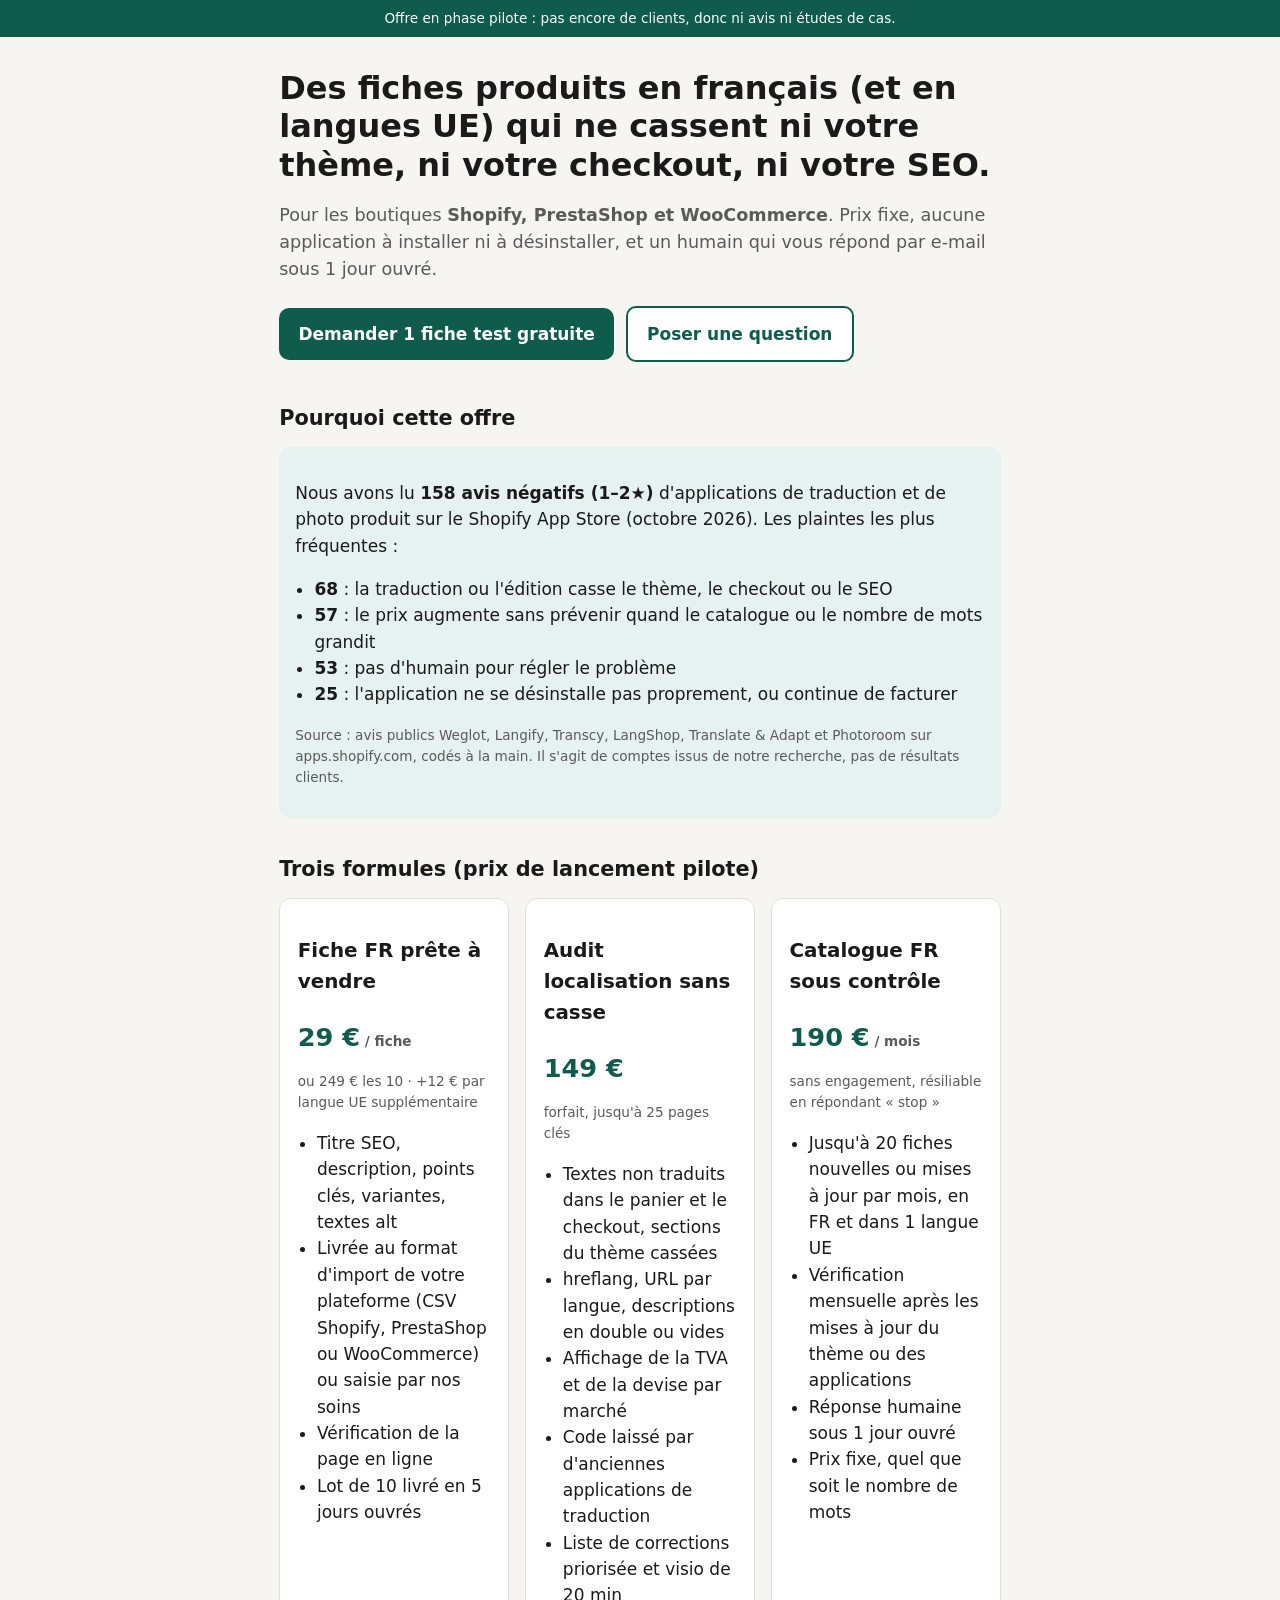
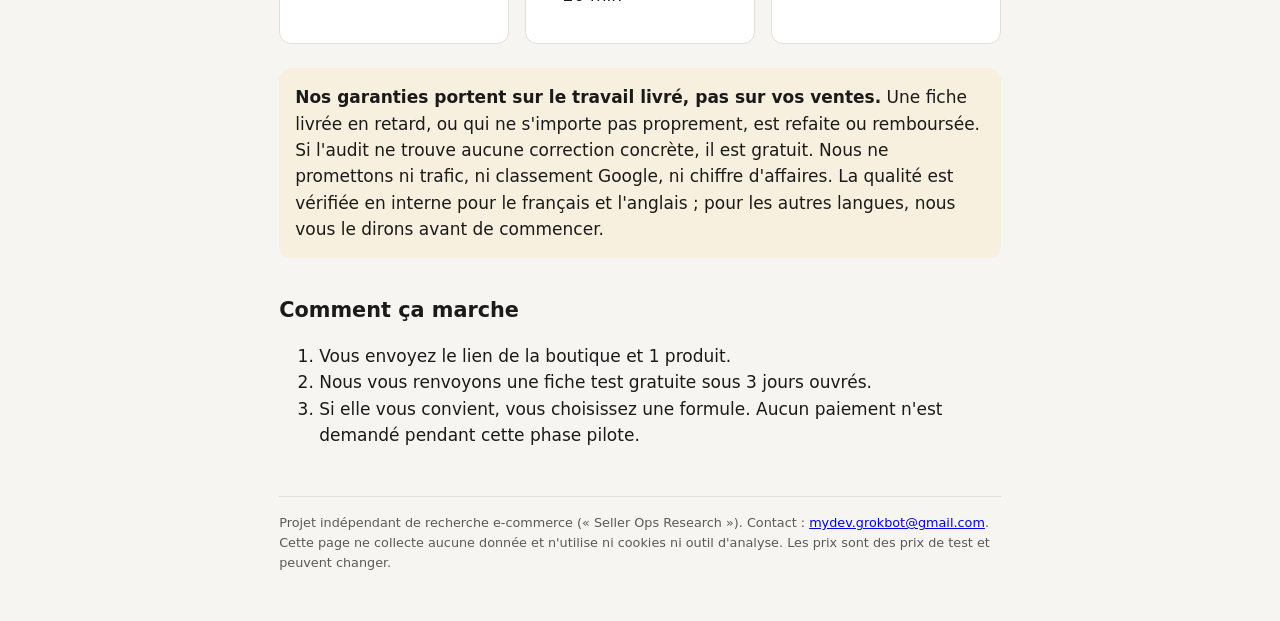
==== c1/index.html @ 693c54bd "Add pilot offer pages /c1/ (FR) and /c4/ (EN)" ====
<!doctype html>
<html lang="fr">
<head>
<meta charset="utf-8"><meta name="viewport" content="width=device-width,initial-scale=1">
<meta name="robots" content="noindex">
<title>Fiches produits FR et traduction de boutique, sans casser votre site</title>
<meta name="description" content="Fiches produits FR/UE et audit de traduction pour boutiques Shopify, PrestaShop et WooCommerce. Prix fixes, aucune application à installer, un humain qui répond.">
<link rel="stylesheet" href="../landing.css">
</head>
<body>
<div class="top">Offre en phase pilote : pas encore de clients, donc ni avis ni études de cas.</div>
<div class="wrap">
<h1>Des fiches produits en français (et en langues UE) qui ne cassent ni votre thème, ni votre checkout, ni votre SEO.</h1>
<p class="lead">Pour les boutiques <strong>Shopify, PrestaShop et WooCommerce</strong>. Prix fixe, aucune application à installer ni à désinstaller, et un humain qui vous répond par e-mail sous 1 jour ouvré.</p>
<p><a class="btn" href="mailto:mydev.grokbot@gmail.com?subject=%5BC1%5D%20Fiche%20test%20gratuite&amp;body=Plateforme%20(Shopify%2FPrestaShop%2FWooCommerce)%20%3A%0ALien%20de%20la%20boutique%20%3A%0ALangues%20voulues%20%3A%0ANombre%20de%20produits%20%3A%0A">Demander 1 fiche test gratuite</a>
<a class="btn alt" href="mailto:mydev.grokbot@gmail.com?subject=%5BC1%5D%20Question">Poser une question</a></p>

<h2>Pourquoi cette offre</h2>
<div class="src">
<p>Nous avons lu <strong>158 avis négatifs (1–2★)</strong> d'applications de traduction et de photo produit sur le Shopify App Store (octobre 2026). Les plaintes les plus fréquentes :</p>
<ul>
<li><strong>68</strong> : la traduction ou l'édition casse le thème, le checkout ou le SEO</li>
<li><strong>57</strong> : le prix augmente sans prévenir quand le catalogue ou le nombre de mots grandit</li>
<li><strong>53</strong> : pas d'humain pour régler le problème</li>
<li><strong>25</strong> : l'application ne se désinstalle pas proprement, ou continue de facturer</li>
</ul>
<p class="small">Source : avis publics Weglot, Langify, Transcy, LangShop, Translate &amp; Adapt et Photoroom sur apps.shopify.com, codés à la main. Il s'agit de comptes issus de notre recherche, pas de résultats clients.</p>
</div>

<h2>Trois formules (prix de lancement pilote)</h2>
<div class="cards">
<div class="card"><h3>Fiche FR prête à vendre</h3><div class="price">29 €<span class="small"> / fiche</span></div><p class="small">ou 249 € les 10 · +12 € par langue UE supplémentaire</p>
<ul><li>Titre SEO, description, points clés, variantes, textes alt</li><li>Livrée au format d'import de votre plateforme (CSV Shopify, PrestaShop ou WooCommerce) ou saisie par nos soins</li><li>Vérification de la page en ligne</li><li>Lot de 10 livré en 5 jours ouvrés</li></ul></div>
<div class="card"><h3>Audit localisation sans casse</h3><div class="price">149 €</div><p class="small">forfait, jusqu'à 25 pages clés</p>
<ul><li>Textes non traduits dans le panier et le checkout, sections du thème cassées</li><li>hreflang, URL par langue, descriptions en double ou vides</li><li>Affichage de la TVA et de la devise par marché</li><li>Code laissé par d'anciennes applications de traduction</li><li>Liste de corrections priorisée et visio de 20 min</li></ul></div>
<div class="card"><h3>Catalogue FR sous contrôle</h3><div class="price">190 €<span class="small"> / mois</span></div><p class="small">sans engagement, résiliable en répondant « stop »</p>
<ul><li>Jusqu'à 20 fiches nouvelles ou mises à jour par mois, en FR et dans 1 langue UE</li><li>Vérification mensuelle après les mises à jour du thème ou des applications</li><li>Réponse humaine sous 1 jour ouvré</li><li>Prix fixe, quel que soit le nombre de mots</li></ul></div>
</div>

<div class="note"><strong>Nos garanties portent sur le travail livré, pas sur vos ventes.</strong> Une fiche livrée en retard, ou qui ne s'importe pas proprement, est refaite ou remboursée. Si l'audit ne trouve aucune correction concrète, il est gratuit. Nous ne promettons ni trafic, ni classement Google, ni chiffre d'affaires. La qualité est vérifiée en interne pour le français et l'anglais ; pour les autres langues, nous vous le dirons avant de commencer.</div>

<h2>Comment ça marche</h2>
<ol><li>Vous envoyez le lien de la boutique et 1 produit.</li><li>Nous vous renvoyons une fiche test gratuite sous 3 jours ouvrés.</li><li>Si elle vous convient, vous choisissez une formule. Aucun paiement n'est demandé pendant cette phase pilote.</li></ol>

<footer>Projet indépendant de recherche e-commerce (« Seller Ops Research »). Contact : <a href="mailto:mydev.grokbot@gmail.com">mydev.grokbot@gmail.com</a>. Cette page ne collecte aucune donnée et n'utilise ni cookies ni outil d'analyse. Les prix sont des prix de test et peuvent changer.</footer>
</div>
</body>
</html>
---- landing.css ----
:root{--bg:#f7f5f1;--card:#fff;--ink:#1a1a1a;--muted:#5a5a5a;--line:#e4dfd6;--acc:#0f5c4c;--soft:#e6f2ef;--warn:#f8f0de}
*{box-sizing:border-box}body{margin:0;font:17px/1.55 system-ui,-apple-system,"Segoe UI",Roboto,Arial,sans-serif;color:var(--ink);background:var(--bg)}
.wrap{max-width:760px;margin:0 auto;padding:0 1.2rem 3rem}.top{background:var(--acc);color:#fff;font-size:.85rem;padding:.5rem 1.2rem;text-align:center}
h1{font-size:2rem;line-height:1.2;margin:2rem 0 .6rem}h2{font-size:1.3rem;margin:2.2rem 0 .8rem}.lead{color:var(--muted);font-size:1.1rem}
.cards{display:grid;gap:1rem;grid-template-columns:repeat(auto-fit,minmax(210px,1fr))}.card{background:var(--card);border:1px solid var(--line);border-radius:12px;padding:1.1rem}
.price{font-size:1.6rem;font-weight:700;color:var(--acc)}.small{font-size:.85rem;color:var(--muted)}ul{padding-left:1.2rem}
.btn{display:inline-block;background:var(--acc);color:#fff;text-decoration:none;padding:.8rem 1.2rem;border-radius:10px;font-weight:600;margin:.3rem .4rem .3rem 0}
.btn.alt{background:#fff;color:var(--acc);border:2px solid var(--acc)}.note{background:var(--warn);border-radius:12px;padding:1rem;margin:1.5rem 0}
.src{background:var(--soft);border-radius:12px;padding:1rem}footer{margin-top:3rem;font-size:.8rem;color:var(--muted);border-top:1px solid var(--line);padding-top:1rem}
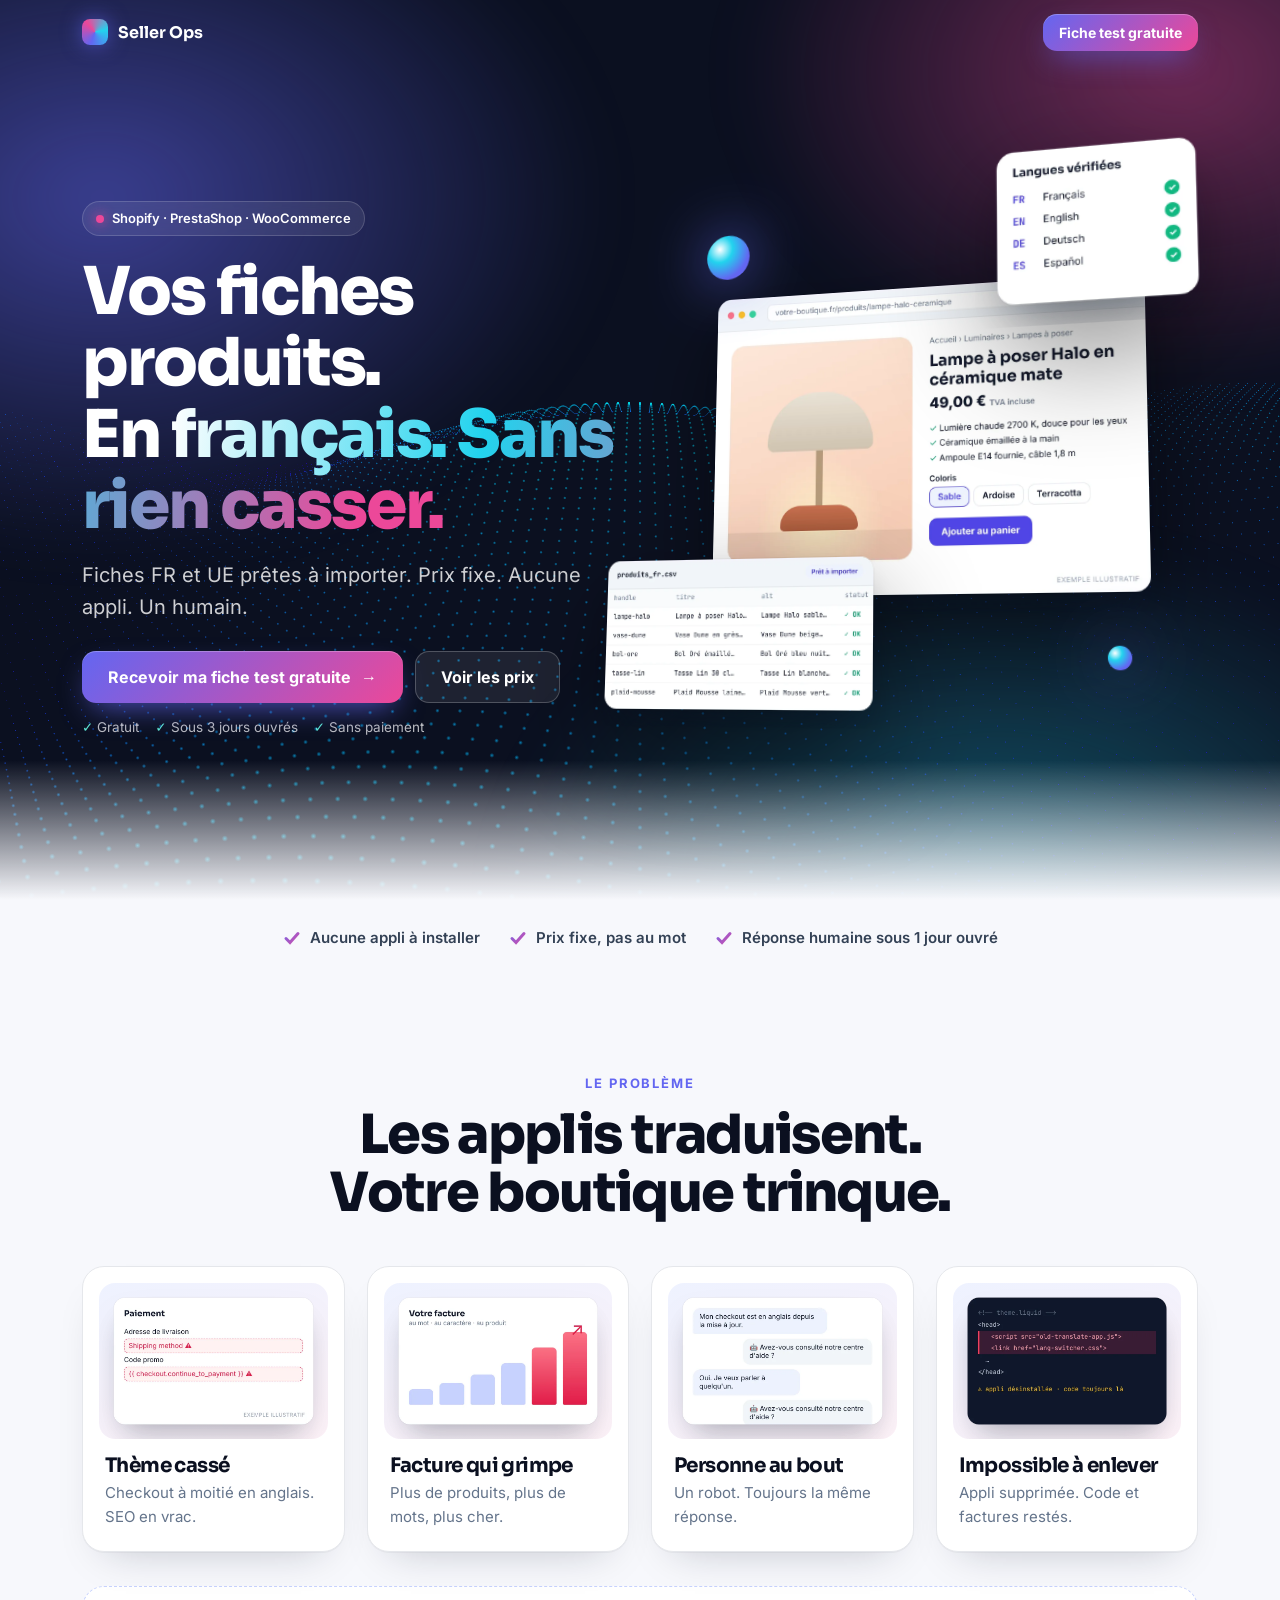
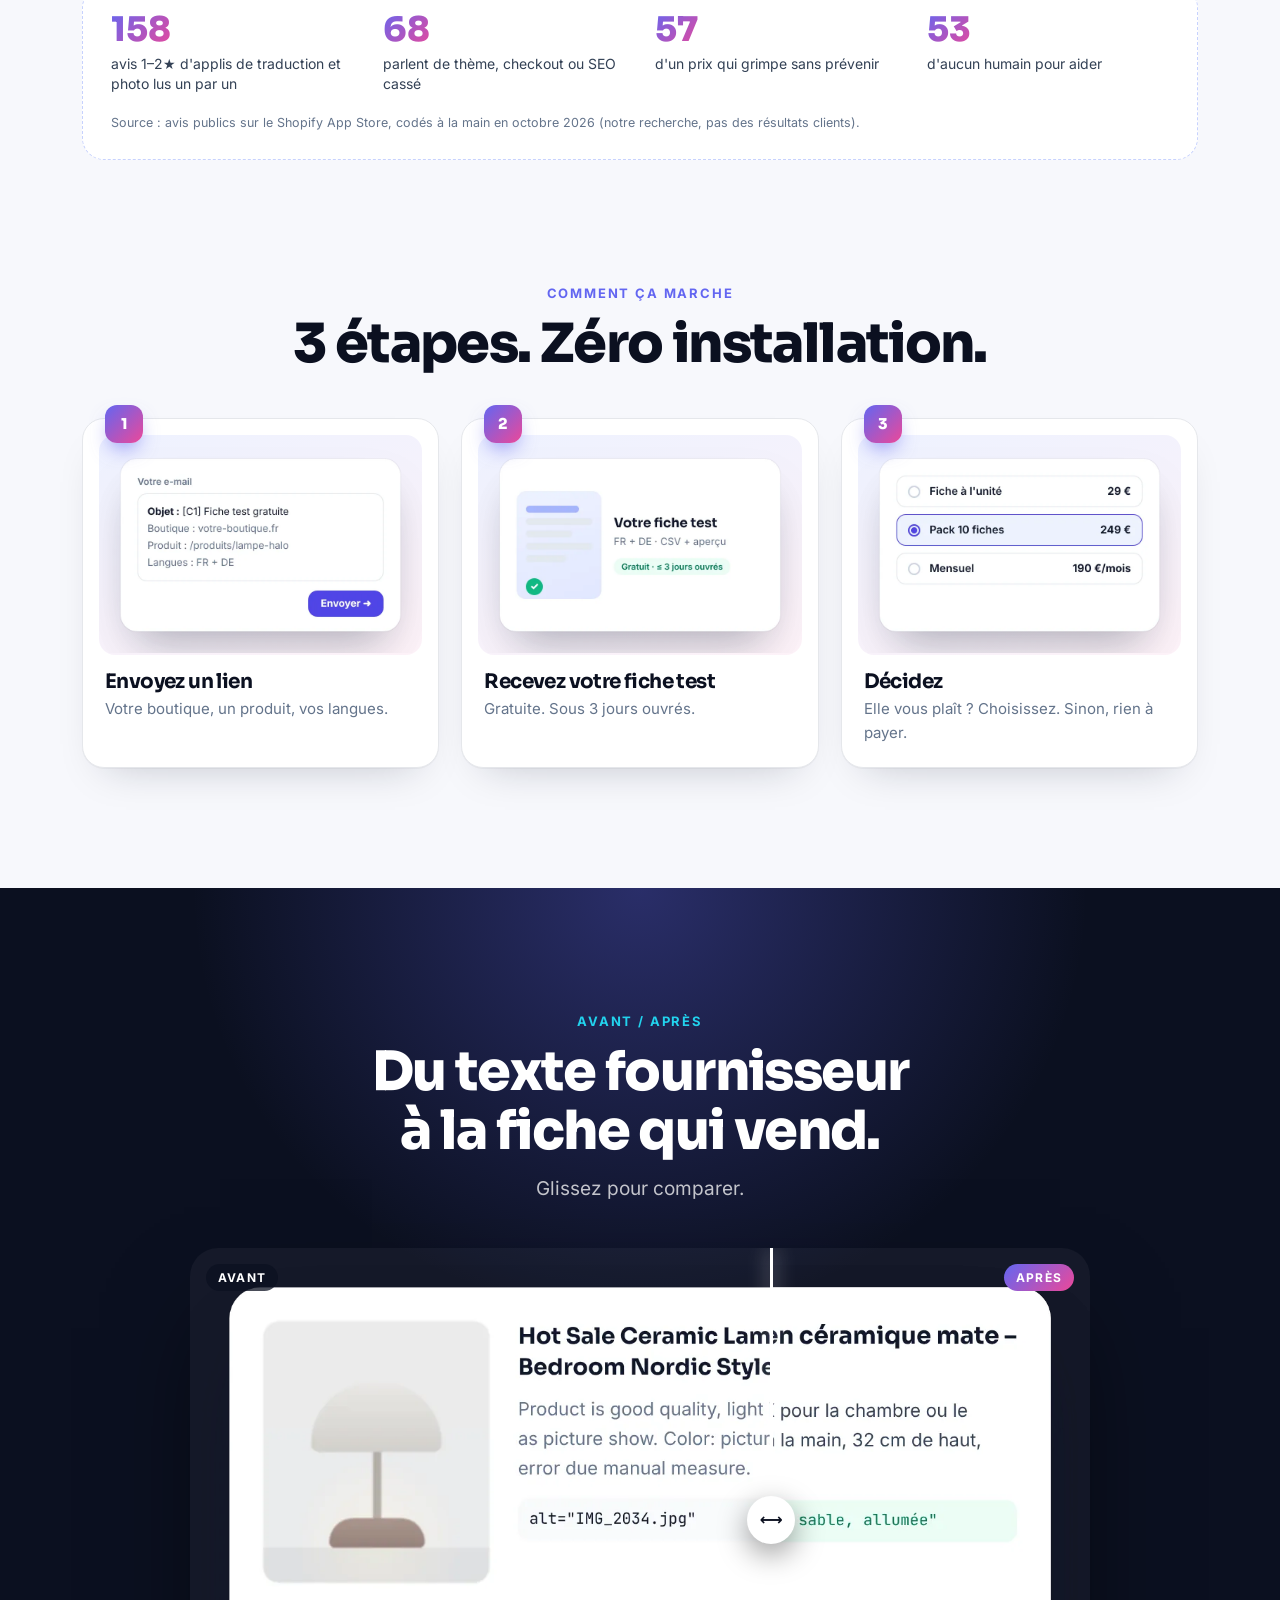
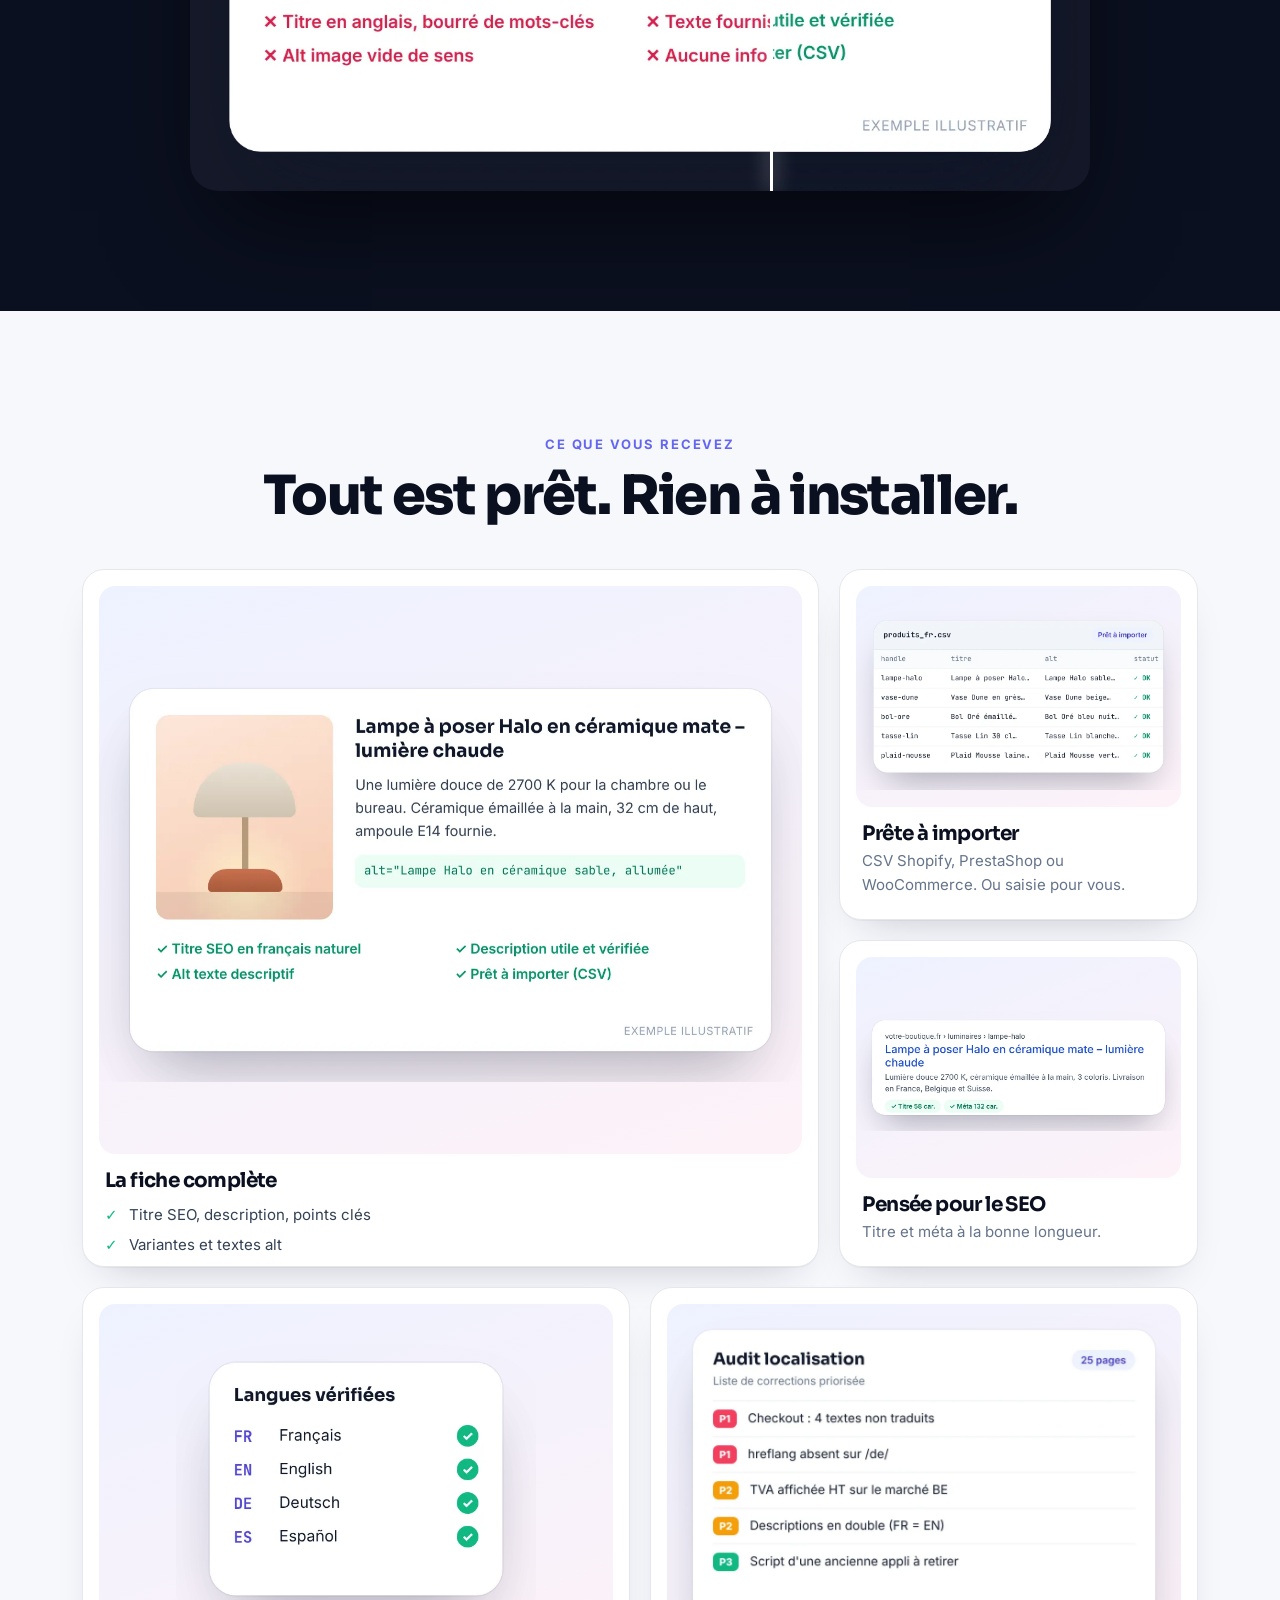
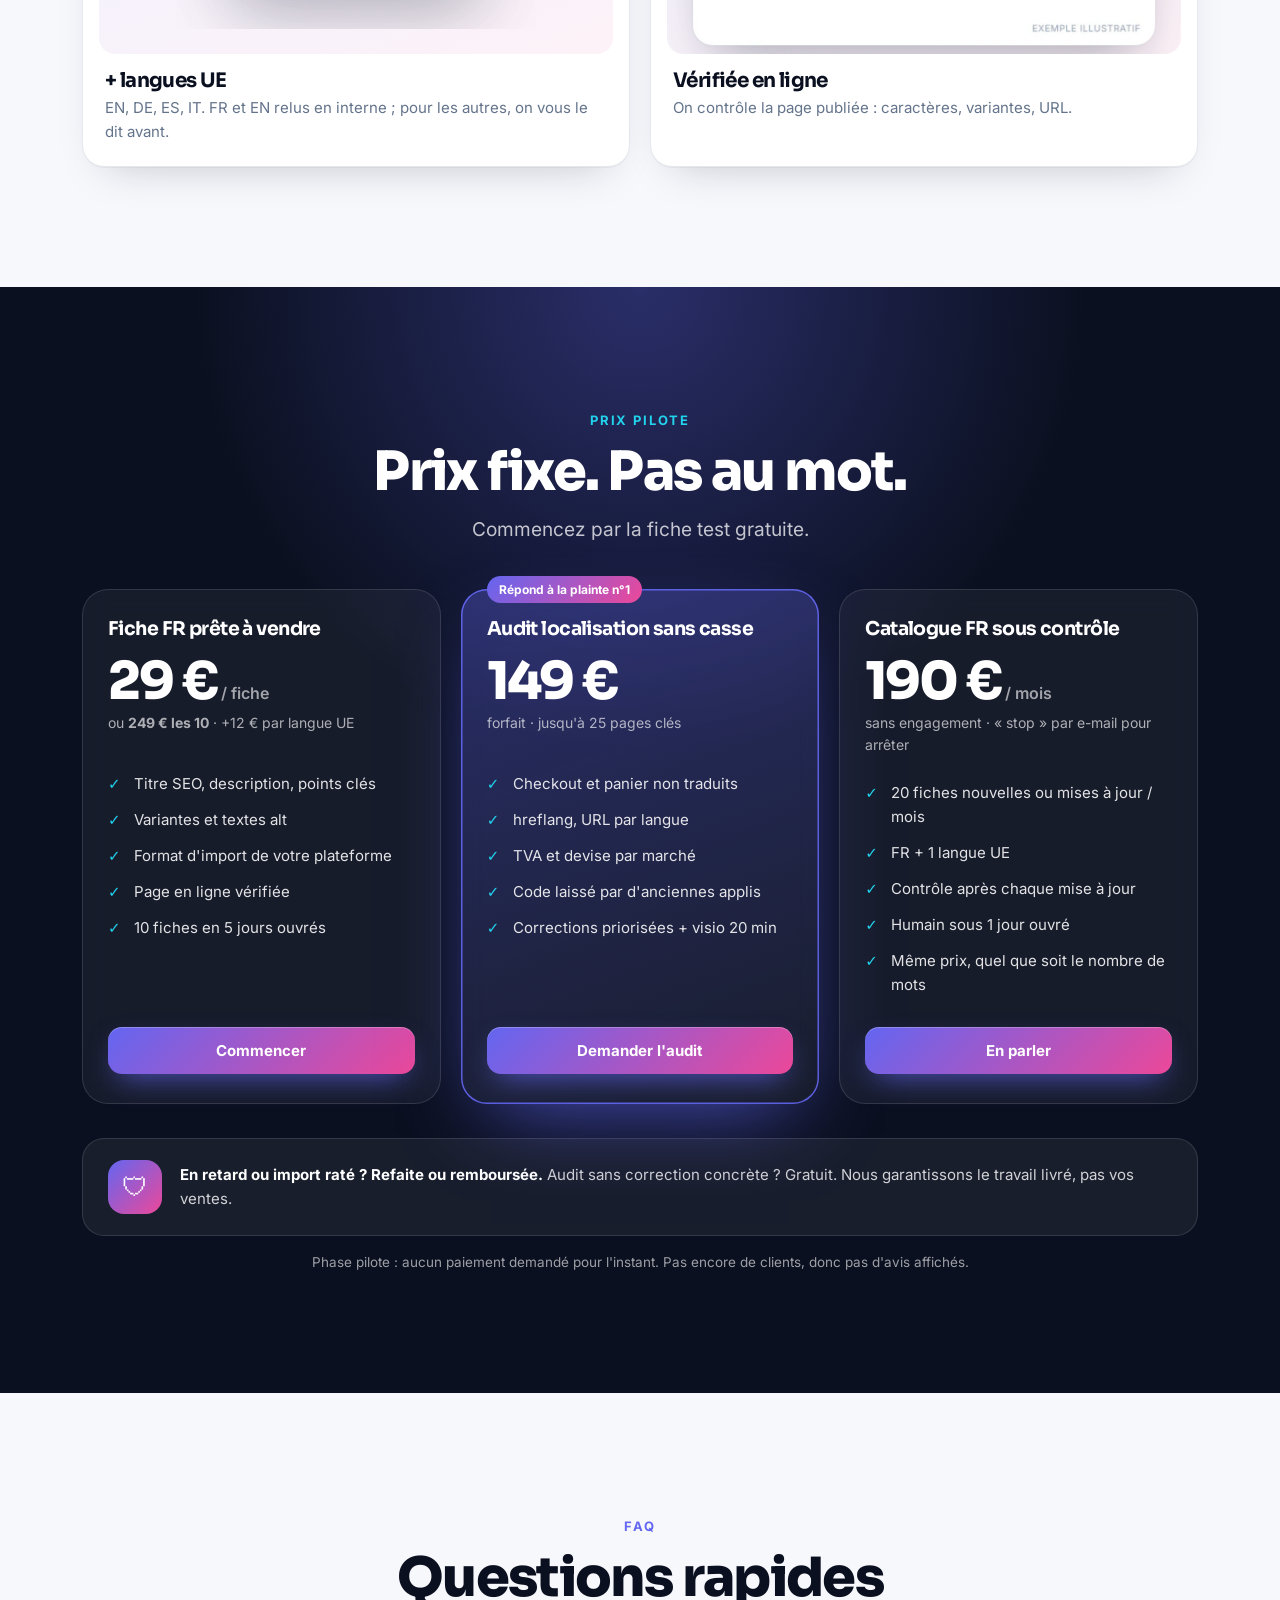
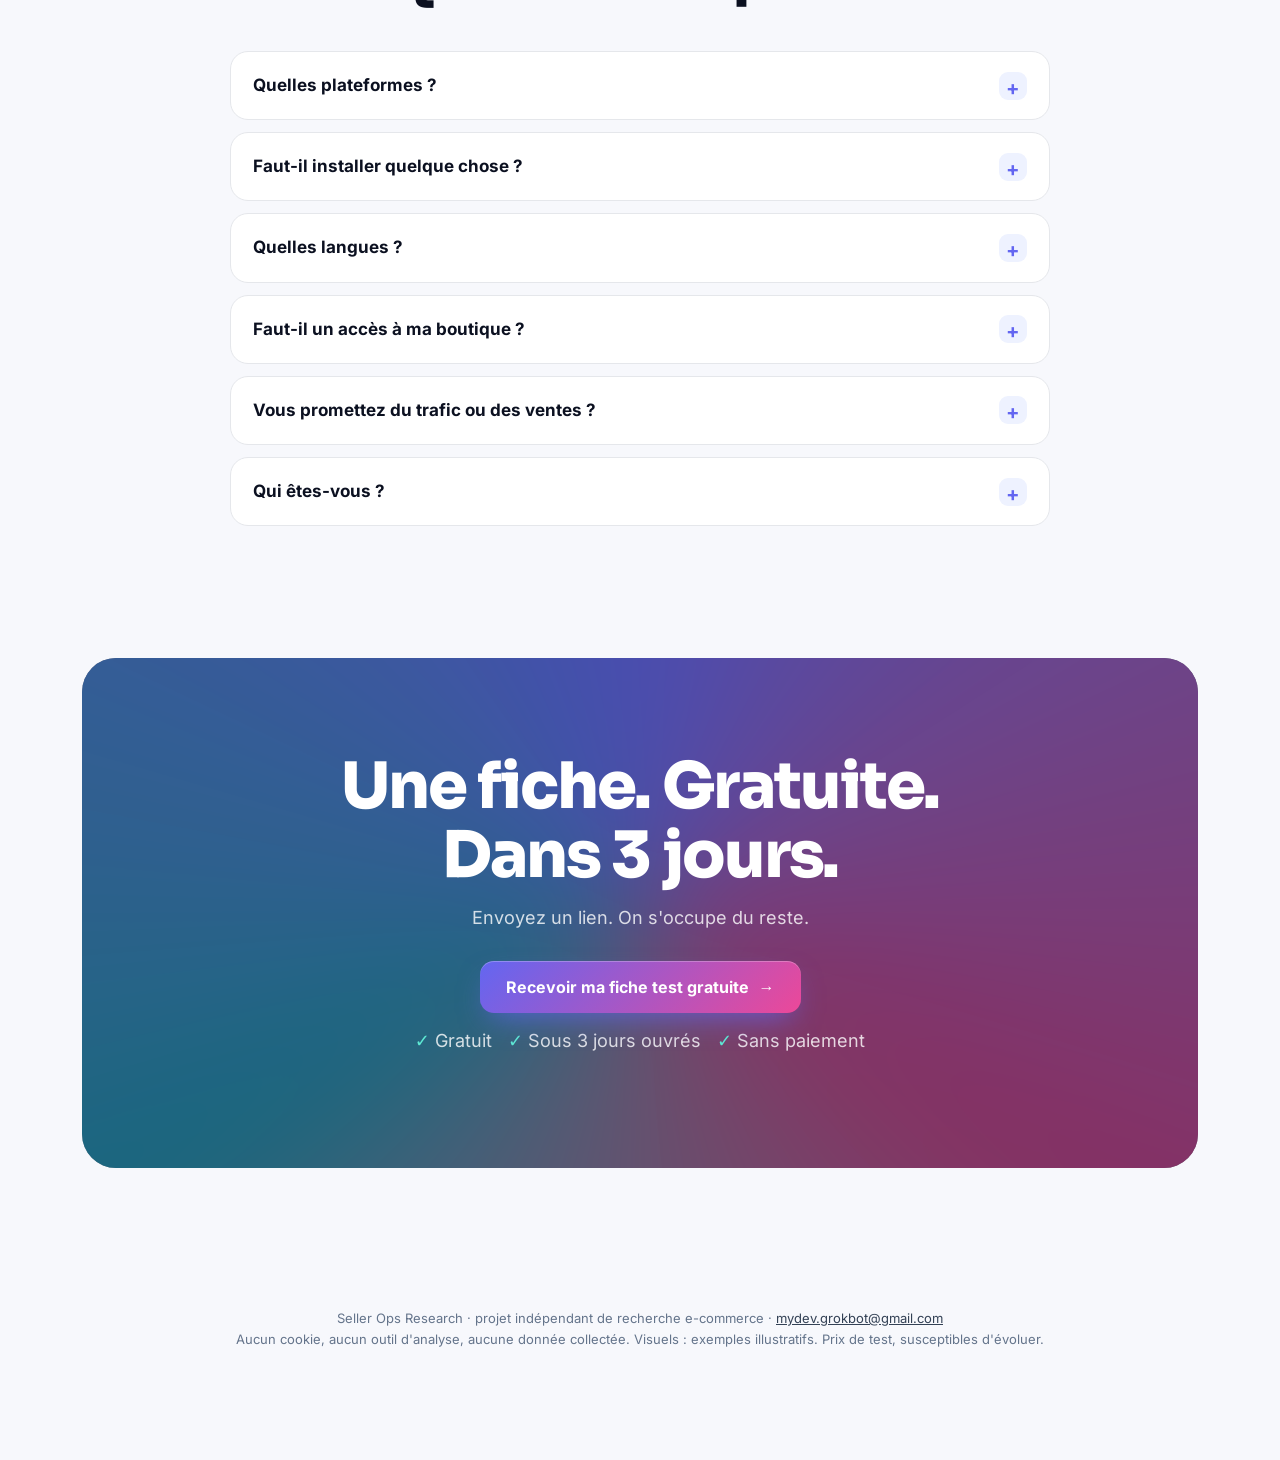
==== commit 0b9d7735: "Redesign /c1/ and /c4/ landing pages (v3): 3D hero, before/after slider, illustrative webp visuals, " ====
--- a/c1/index.html
+++ b/c1/index.html
@@ -1,48 +1,158 @@
 <!doctype html>
 <html lang="fr">
 <head>
-<meta charset="utf-8"><meta name="viewport" content="width=device-width,initial-scale=1">
+<meta charset="utf-8">
+<meta name="viewport" content="width=device-width,initial-scale=1,viewport-fit=cover">
 <meta name="robots" content="noindex">
-<title>Fiches produits FR et traduction de boutique, sans casser votre site</title>
-<meta name="description" content="Fiches produits FR/UE et audit de traduction pour boutiques Shopify, PrestaShop et WooCommerce. Prix fixes, aucune application à installer, un humain qui répond.">
-<link rel="stylesheet" href="../landing.css">
+<title>Fiches produits FR & UE, sans rien casser · Seller Ops Research</title>
+<meta name="description" content="Fiches produits FR et UE prêtes à importer pour Shopify, PrestaShop et WooCommerce. Prix fixe, aucune appli, un humain. Fiche test gratuite sous 3 jours ouvrés.">
+<meta name="theme-color" content="#0b1020">
+<link rel="icon" href="data:image/svg+xml,%3Csvg xmlns=%27http://www.w3.org/2000/svg%27 viewBox=%270 0 32 32%27%3E%3Cdefs%3E%3ClinearGradient id=%27g%27%3E%3Cstop stop-color=%27%236366f1%27/%3E%3Cstop offset=%271%27 stop-color=%27%23ec4899%27/%3E%3C/linearGradient%3E%3C/defs%3E%3Crect width=%2732%27 height=%2732%27 rx=%279%27 fill=%27url(%23g)%27/%3E%3C/svg%3E">
+<meta property="og:title" content="Vos fiches produits. En français. Sans rien casser.">
+<meta property="og:description" content="Prix fixe. Aucune appli. Un humain. Fiche test gratuite sous 3 jours ouvrés.">
+<meta property="og:image" content="https://elias9237.github.io/seller-ops-research/c1/img/hero-sheet.webp">
+<link rel="preload" href="../assets/fonts/sora-var.woff2" as="font" type="font/woff2" crossorigin>
+<link rel="preload" href="img/hero-sheet.webp" as="image">
+<link rel="stylesheet" href="../assets/lp.css">
+<script src="../assets/lp.js" defer></script>
 </head>
-<body>
-<div class="top">Offre en phase pilote : pas encore de clients, donc ni avis ni études de cas.</div>
-<div class="wrap">
-<h1>Des fiches produits en français (et en langues UE) qui ne cassent ni votre thème, ni votre checkout, ni votre SEO.</h1>
-<p class="lead">Pour les boutiques <strong>Shopify, PrestaShop et WooCommerce</strong>. Prix fixe, aucune application à installer ni à désinstaller, et un humain qui vous répond par e-mail sous 1 jour ouvré.</p>
-<p><a class="btn" href="mailto:mydev.grokbot@gmail.com?subject=%5BC1%5D%20Fiche%20test%20gratuite&amp;body=Plateforme%20(Shopify%2FPrestaShop%2FWooCommerce)%20%3A%0ALien%20de%20la%20boutique%20%3A%0ALangues%20voulues%20%3A%0ANombre%20de%20produits%20%3A%0A">Demander 1 fiche test gratuite</a>
-<a class="btn alt" href="mailto:mydev.grokbot@gmail.com?subject=%5BC1%5D%20Question">Poser une question</a></p>
+<body class="t-c1">
+<a class="skip" href="#main">Aller au contenu</a>
+<header class="nav"><div class="wrap">
+ <a class="logo" href="#top"><i aria-hidden="true"></i>Seller Ops</a>
+ <a class="btn" href="mailto:mydev.grokbot@gmail.com?subject=%5BC1%5D%20Fiche%20test%20gratuite&amp;body=Plateforme%20(Shopify%2FPrestaShop%2FWooCommerce)%20%3A%0ALien%20de%20la%20boutique%20%3A%0ALien%20du%20produit%20%3A%0ALangues%20voulues%20%3A%0A">Fiche test gratuite</a>
+</div></header>
 
-<h2>Pourquoi cette offre</h2>
-<div class="src">
-<p>Nous avons lu <strong>158 avis négatifs (1–2★)</strong> d'applications de traduction et de photo produit sur le Shopify App Store (octobre 2026). Les plaintes les plus fréquentes :</p>
-<ul>
-<li><strong>68</strong> : la traduction ou l'édition casse le thème, le checkout ou le SEO</li>
-<li><strong>57</strong> : le prix augmente sans prévenir quand le catalogue ou le nombre de mots grandit</li>
-<li><strong>53</strong> : pas d'humain pour régler le problème</li>
-<li><strong>25</strong> : l'application ne se désinstalle pas proprement, ou continue de facturer</li>
-</ul>
-<p class="small">Source : avis publics Weglot, Langify, Transcy, LangShop, Translate &amp; Adapt et Photoroom sur apps.shopify.com, codés à la main. Il s'agit de comptes issus de notre recherche, pas de résultats clients.</p>
-</div>
+<main id="main">
+<section class="hero" id="top">
+ <div class="mesh" aria-hidden="true"></div>
+ <canvas id="gl" aria-hidden="true"></canvas>
+ <div class="wrap">
+  <div>
+   <span class="eyebrow rv"><b></b>Shopify · PrestaShop · WooCommerce</span>
+   <h1 class="rv" style="--d:.08s">Vos fiches produits.<br><span class="grad">En français. Sans rien casser.</span></h1>
+   <p class="sub rv" style="--d:.16s">Fiches FR et UE prêtes à importer. Prix fixe. Aucune appli. Un humain.</p>
+   <div class="ctas rv" style="--d:.24s">
+    <a class="btn" href="mailto:mydev.grokbot@gmail.com?subject=%5BC1%5D%20Fiche%20test%20gratuite&amp;body=Plateforme%20(Shopify%2FPrestaShop%2FWooCommerce)%20%3A%0ALien%20de%20la%20boutique%20%3A%0ALien%20du%20produit%20%3A%0ALangues%20voulues%20%3A%0A">Recevoir ma fiche test gratuite <span aria-hidden="true">→</span></a>
+    <a class="btn ghost" href="#prix">Voir les prix</a>
+   </div>
+   <p class="micro rv" style="--d:.3s"><span>Gratuit</span><span>Sous 3 jours ouvrés</span><span>Sans paiement</span></p>
+  </div>
+  <div class="stage rv" style="--d:.2s" aria-hidden="true">
+   <div class="scene">
+    <div class="layer l1"><img src="img/hero-sheet.webp" width="720" height="520" alt="" fetchpriority="high"></div>
+    <div class="layer l2"><img src="img/hero-csv.webp" width="520" height="300" alt=""></div>
+    <div class="layer l3"><img src="img/hero-langs.webp" width="300" height="250" alt=""></div>
+    <span class="orb" style="width:46px;height:46px;left:8%;top:4%"></span>
+    <span class="orb" style="width:22px;height:22px;right:12%;bottom:12%;animation-delay:-2s"></span>
+   </div>
+  </div>
+ </div>
+</section>
 
-<h2>Trois formules (prix de lancement pilote)</h2>
-<div class="cards">
-<div class="card"><h3>Fiche FR prête à vendre</h3><div class="price">29 €<span class="small"> / fiche</span></div><p class="small">ou 249 € les 10 · +12 € par langue UE supplémentaire</p>
-<ul><li>Titre SEO, description, points clés, variantes, textes alt</li><li>Livrée au format d'import de votre plateforme (CSV Shopify, PrestaShop ou WooCommerce) ou saisie par nos soins</li><li>Vérification de la page en ligne</li><li>Lot de 10 livré en 5 jours ouvrés</li></ul></div>
-<div class="card"><h3>Audit localisation sans casse</h3><div class="price">149 €</div><p class="small">forfait, jusqu'à 25 pages clés</p>
-<ul><li>Textes non traduits dans le panier et le checkout, sections du thème cassées</li><li>hreflang, URL par langue, descriptions en double ou vides</li><li>Affichage de la TVA et de la devise par marché</li><li>Code laissé par d'anciennes applications de traduction</li><li>Liste de corrections priorisée et visio de 20 min</li></ul></div>
-<div class="card"><h3>Catalogue FR sous contrôle</h3><div class="price">190 €<span class="small"> / mois</span></div><p class="small">sans engagement, résiliable en répondant « stop »</p>
-<ul><li>Jusqu'à 20 fiches nouvelles ou mises à jour par mois, en FR et dans 1 langue UE</li><li>Vérification mensuelle après les mises à jour du thème ou des applications</li><li>Réponse humaine sous 1 jour ouvré</li><li>Prix fixe, quel que soit le nombre de mots</li></ul></div>
-</div>
+<div class="wrap"><div class="strip rv"><span>Aucune appli à installer</span><span>Prix fixe, pas au mot</span><span>Réponse humaine sous 1 jour ouvré</span></div></div>
 
-<div class="note"><strong>Nos garanties portent sur le travail livré, pas sur vos ventes.</strong> Une fiche livrée en retard, ou qui ne s'importe pas proprement, est refaite ou remboursée. Si l'audit ne trouve aucune correction concrète, il est gratuit. Nous ne promettons ni trafic, ni classement Google, ni chiffre d'affaires. La qualité est vérifiée en interne pour le français et l'anglais ; pour les autres langues, nous vous le dirons avant de commencer.</div>
+<section id="probleme">
+ <div class="wrap">
+  <div class="head center rv"><span class="kicker">Le problème</span><h2>Les applis traduisent.<br>Votre boutique trinque.</h2></div>
+  <div class="grid g4">
+   <article class="tile rv" data-tilt><div class="pic"><img src="img/pb-break.webp" width="440" height="300" loading="lazy" alt="Page de paiement avec des textes restés en anglais et des variables de code visibles"></div><h3>Thème cassé</h3><p>Checkout à moitié en anglais. SEO en vrac.</p></article>
+   <article class="tile rv" style="--d:.08s" data-tilt><div class="pic"><img src="img/pb-meter.webp" width="440" height="300" loading="lazy" alt="Graphique d'une facture qui augmente au mot et au produit"></div><h3>Facture qui grimpe</h3><p>Plus de produits, plus de mots, plus cher.</p></article>
+   <article class="tile rv" style="--d:.16s" data-tilt><div class="pic"><img src="img/pb-human.webp" width="440" height="300" loading="lazy" alt="Conversation avec un robot qui répète la même réponse"></div><h3>Personne au bout</h3><p>Un robot. Toujours la même réponse.</p></article>
+   <article class="tile rv" style="--d:.24s" data-tilt><div class="pic"><img src="img/pb-uninstall.webp" width="440" height="300" loading="lazy" alt="Code d'une appli désinstallée resté dans le thème"></div><h3>Impossible à enlever</h3><p>Appli supprimée. Code et factures restés.</p></article>
+  </div>
+  <div class="proof rv">
+   <div class="pf"><span class="n">158</span><p>avis 1–2★ d'applis de traduction et photo lus un par un</p></div>
+   <div class="pf"><span class="n">68</span><p>parlent de thème, checkout ou SEO cassé</p></div>
+   <div class="pf"><span class="n">57</span><p>d'un prix qui grimpe sans prévenir</p></div>
+   <div class="pf"><span class="n">53</span><p>d'aucun humain pour aider</p></div>
+   <small>Source : avis publics sur le Shopify App Store, codés à la main en octobre 2026 (notre recherche, pas des résultats clients).</small>
+  </div>
+ </div>
+</section>
 
-<h2>Comment ça marche</h2>
-<ol><li>Vous envoyez le lien de la boutique et 1 produit.</li><li>Nous vous renvoyons une fiche test gratuite sous 3 jours ouvrés.</li><li>Si elle vous convient, vous choisissez une formule. Aucun paiement n'est demandé pendant cette phase pilote.</li></ol>
+<section id="comment" style="padding-top:0">
+ <div class="wrap">
+  <div class="head center rv"><span class="kicker">Comment ça marche</span><h2>3 étapes. Zéro installation.</h2></div>
+  <div class="grid g3 steps">
+   <article class="tile step rv" data-tilt><span class="num">1</span><div class="pic"><img src="img/step1.webp" width="420" height="280" loading="lazy" alt="E-mail avec le lien de la boutique, le produit et les langues"></div><h3>Envoyez un lien</h3><p>Votre boutique, un produit, vos langues.</p></article>
+   <article class="tile step rv" style="--d:.1s" data-tilt><span class="num">2</span><div class="pic"><img src="img/step2.webp" width="420" height="280" loading="lazy" alt="Fiche test livrée en CSV avec aperçu"></div><h3>Recevez votre fiche test</h3><p>Gratuite. Sous 3 jours ouvrés.</p></article>
+   <article class="tile step rv" style="--d:.2s" data-tilt><span class="num">3</span><div class="pic"><img src="img/step3.webp" width="420" height="280" loading="lazy" alt="Choix entre fiche à l'unité, pack de 10 et mensuel"></div><h3>Décidez</h3><p>Elle vous plaît ? Choisissez. Sinon, rien à payer.</p></article>
+  </div>
+ </div>
+</section>
 
-<footer>Projet indépendant de recherche e-commerce (« Seller Ops Research »). Contact : <a href="mailto:mydev.grokbot@gmail.com">mydev.grokbot@gmail.com</a>. Cette page ne collecte aucune donnée et n'utilise ni cookies ni outil d'analyse. Les prix sont des prix de test et peuvent changer.</footer>
-</div>
+<section class="dark" id="avant-apres">
+ <div class="wrap">
+  <div class="head center rv"><span class="kicker">Avant / après</span><h2>Du texte fournisseur<br>à la fiche qui vend.</h2><p class="lead">Glissez pour comparer.</p></div>
+  <div class="ba rv">
+   <img src="img/before.webp" width="640" height="386" loading="lazy" alt="Avant : titre anglais bourré de mots-clés, texte fournisseur copié, alt image vide de sens">
+   <img class="after" src="img/after.webp" width="640" height="386" loading="lazy" alt="Après : titre SEO en français, description utile, alt descriptif, prêt à importer">
+   <span class="lab l">Avant</span><span class="lab r">Après</span>
+   <span class="handle" aria-hidden="true"></span>
+   <input type="range" min="0" max="100" value="50" aria-label="Comparer avant et après">
+  </div>
+ </div>
+</section>
+
+<section id="contenu">
+ <div class="wrap">
+  <div class="head center rv"><span class="kicker">Ce que vous recevez</span><h2>Tout est prêt. Rien à installer.</h2></div>
+  <div class="bento">
+   <article class="tile big rv" data-tilt><div class="pic"><img src="img/after.webp" width="640" height="386" loading="lazy" alt="Fiche produit complète en français"></div><h3>La fiche complète</h3><ul><li>Titre SEO, description, points clés</li><li>Variantes et textes alt</li></ul></article>
+   <article class="tile rv" style="--d:.08s" data-tilt><div class="pic"><img src="img/hero-csv.webp" width="520" height="300" loading="lazy" alt="Fichier CSV prêt à importer"></div><h3>Prête à importer</h3><p>CSV Shopify, PrestaShop ou WooCommerce. Ou saisie pour vous.</p></article>
+   <article class="tile rv" style="--d:.16s" data-tilt><div class="pic"><img src="img/serp.webp" width="560" height="220" loading="lazy" alt="Aperçu d'un résultat de recherche avec titre et méta optimisés"></div><h3>Pensée pour le SEO</h3><p>Titre et méta à la bonne longueur.</p></article>
+   <article class="tile wide rv" data-tilt><div class="pic fit"><img src="img/hero-langs.webp" width="300" height="250" loading="lazy" alt="Liste de langues vérifiées"></div><h3>+ langues UE</h3><p>EN, DE, ES, IT. FR et EN relus en interne ; pour les autres, on vous le dit avant.</p></article>
+   <article class="tile wide rv" style="--d:.08s" data-tilt><div class="pic"><img src="img/audit.webp" width="560" height="400" loading="lazy" alt="Rapport d'audit avec liste de corrections priorisées"></div><h3>Vérifiée en ligne</h3><p>On contrôle la page publiée : caractères, variantes, URL.</p></article>
+  </div>
+ </div>
+</section>
+
+<section class="dark" id="prix">
+ <div class="wrap">
+  <div class="head center rv"><span class="kicker">Prix pilote</span><h2>Prix fixe. Pas au mot.</h2><p class="lead">Commencez par la fiche test gratuite.</p></div>
+  <div class="prices">
+   <article class="plan rv" data-tilt><h3>Fiche FR prête à vendre</h3><div class="amt">29 €<small> / fiche</small></div><p class="sub">ou <b>249 € les 10</b> · +12 € par langue UE</p>
+    <ul><li>Titre SEO, description, points clés</li><li>Variantes et textes alt</li><li>Format d'import de votre plateforme</li><li>Page en ligne vérifiée</li><li>10 fiches en 5 jours ouvrés</li></ul>
+    <a class="btn" href="mailto:mydev.grokbot@gmail.com?subject=%5BC1%5D%20Fiche%2029%20%E2%82%AC%20%2F%20pack%2010&amp;body=Plateforme%20%3A%0ALien%20de%20la%20boutique%20%3A%0ANombre%20de%20produits%20%3A%0ALangues%20%3A%0A">Commencer</a></article>
+   <article class="plan hot rv" style="--d:.08s" data-tilt><span class="pill">Répond à la plainte n°1</span><h3>Audit localisation sans casse</h3><div class="amt">149 €</div><p class="sub">forfait · jusqu'à 25 pages clés</p>
+    <ul><li>Checkout et panier non traduits</li><li>hreflang, URL par langue</li><li>TVA et devise par marché</li><li>Code laissé par d'anciennes applis</li><li>Corrections priorisées + visio 20 min</li></ul>
+    <a class="btn" href="mailto:mydev.grokbot@gmail.com?subject=%5BC1%5D%20Audit%20149%20%E2%82%AC&amp;body=Lien%20de%20la%20boutique%20%3A%0ALangues%20en%20ligne%20%3A%0AProbl%C3%A8me%20constat%C3%A9%20%3A%0A">Demander l'audit</a></article>
+   <article class="plan rv" style="--d:.16s" data-tilt><h3>Catalogue FR sous contrôle</h3><div class="amt">190 €<small> / mois</small></div><p class="sub">sans engagement · « stop » par e-mail pour arrêter</p>
+    <ul><li>20 fiches nouvelles ou mises à jour / mois</li><li>FR + 1 langue UE</li><li>Contrôle après chaque mise à jour</li><li>Humain sous 1 jour ouvré</li><li>Même prix, quel que soit le nombre de mots</li></ul>
+    <a class="btn" href="mailto:mydev.grokbot@gmail.com?subject=%5BC1%5D%20Mensuel%20190%20%E2%82%AC&amp;body=Lien%20de%20la%20boutique%20%3A%0AProduits%20par%20mois%20%3A%0ALangues%20%3A%0A">En parler</a></article>
+  </div>
+  <div class="guar rv"><span class="shield" aria-hidden="true">🛡</span><p><b>En retard ou import raté ? Refaite ou remboursée.</b> Audit sans correction concrète ? Gratuit. Nous garantissons le travail livré, pas vos ventes.</p></div>
+  <p class="pilot">Phase pilote : aucun paiement demandé pour l'instant. Pas encore de clients, donc pas d'avis affichés.</p>
+ </div>
+</section>
+
+<section id="faq">
+ <div class="wrap">
+  <div class="head center rv"><span class="kicker">FAQ</span><h2>Questions rapides</h2></div>
+  <div class="faq rv">
+   <details><summary>Quelles plateformes ?</summary><p>Shopify, PrestaShop et WooCommerce. Livraison au format d'import de votre plateforme, ou saisie directe dans votre admin.</p></details>
+   <details><summary>Faut-il installer quelque chose ?</summary><p>Non. Aucune appli, aucun script ajouté. Rien à désinstaller ensuite.</p></details>
+   <details><summary>Quelles langues ?</summary><p>Français et anglais relus en interne. Allemand, espagnol, italien sur demande : nous vous disons avant de commencer comment la qualité est contrôlée.</p></details>
+   <details><summary>Faut-il un accès à ma boutique ?</summary><p>Pas pour la fiche test : le lien public suffit. Un accès n'est utile que si vous voulez qu'on saisisse les fiches pour vous.</p></details>
+   <details><summary>Vous promettez du trafic ou des ventes ?</summary><p>Non. Nous garantissons la livraison et un import propre. Ni classement Google, ni chiffre d'affaires.</p></details>
+   <details><summary>Qui êtes-vous ?</summary><p>Un projet indépendant de recherche e-commerce, en phase pilote. Pas encore de clients : c'est pour cela qu'il n'y a ni avis ni logos ici.</p></details>
+  </div>
+ </div>
+</section>
+
+<section class="final">
+ <div class="wrap"><div class="box rv">
+  <h2>Une fiche. Gratuite.<br>Dans 3 jours.</h2>
+  <p>Envoyez un lien. On s'occupe du reste.</p>
+  <a class="btn" href="mailto:mydev.grokbot@gmail.com?subject=%5BC1%5D%20Fiche%20test%20gratuite&amp;body=Plateforme%20(Shopify%2FPrestaShop%2FWooCommerce)%20%3A%0ALien%20de%20la%20boutique%20%3A%0ALien%20du%20produit%20%3A%0ALangues%20voulues%20%3A%0A">Recevoir ma fiche test gratuite <span aria-hidden="true">→</span></a>
+  <p class="micro"><span>Gratuit</span><span>Sous 3 jours ouvrés</span><span>Sans paiement</span></p>
+ </div></div>
+</section>
+</main>
+
+<footer><div class="wrap">Seller Ops Research · projet indépendant de recherche e-commerce · <a href="mailto:mydev.grokbot@gmail.com">mydev.grokbot@gmail.com</a><br>Aucun cookie, aucun outil d'analyse, aucune donnée collectée. Visuels : exemples illustratifs. Prix de test, susceptibles d'évoluer.</div></footer>
+
+<div class="sticky"><a class="btn" href="mailto:mydev.grokbot@gmail.com?subject=%5BC1%5D%20Fiche%20test%20gratuite&amp;body=Plateforme%20(Shopify%2FPrestaShop%2FWooCommerce)%20%3A%0ALien%20de%20la%20boutique%20%3A%0ALien%20du%20produit%20%3A%0ALangues%20voulues%20%3A%0A">Fiche test gratuite · 3 jours</a></div>
 </body>
 </html>
--- a/assets/lp.css
+++ b/assets/lp.css
@@ -0,0 +1,187 @@
+@font-face{font-family:Inter;src:url(fonts/inter-var.woff2) format("woff2");font-weight:100 900;font-display:swap}
+@font-face{font-family:Sora;src:url(fonts/sora-var.woff2) format("woff2");font-weight:100 900;font-display:swap}
+:root{--ink:#0b1020;--ink2:#334155;--mut:#64748b;--line:#e5e7eb;--bg:#f7f8fc;--a:#6366f1;--a2:#ec4899;--a3:#22d3ee;--ok:#10b981;--glow:99,102,241;--r:22px;--max:1160px}
+.t-c4{--a:#8b5cf6;--a2:#a3e635;--a3:#22d3ee;--glow:139,92,246}
+*{box-sizing:border-box;margin:0;padding:0}
+html{scroll-behavior:smooth;-webkit-text-size-adjust:100%}
+body{font:16px/1.6 Inter,system-ui,-apple-system,Segoe UI,Roboto,sans-serif;color:var(--ink);background:var(--bg);-webkit-font-smoothing:antialiased;overflow-x:hidden}
+img{max-width:100%;height:auto;display:block}
+a{color:inherit}
+h1,h2,h3{font-family:Sora,Inter,sans-serif;letter-spacing:-.03em;line-height:1.08}
+.wrap{max-width:var(--max);margin:0 auto;padding:0 22px}
+.skip{position:absolute;left:-999px}.skip:focus{left:12px;top:12px;z-index:99;background:#fff;padding:8px 12px;border-radius:8px}
+:focus-visible{outline:3px solid var(--a3);outline-offset:3px;border-radius:8px}
+/* nav */
+.nav{position:fixed;inset:0 0 auto;z-index:50;transition:background .3s,box-shadow .3s}
+.nav.solid{background:rgba(11,16,32,.72);backdrop-filter:blur(14px) saturate(1.4);-webkit-backdrop-filter:blur(14px) saturate(1.4);box-shadow:0 1px 0 rgba(255,255,255,.08)}
+.nav .wrap{display:flex;align-items:center;justify-content:space-between;height:64px}
+.logo{font:700 16px Sora,sans-serif;color:#fff;text-decoration:none;display:flex;align-items:center;gap:10px}
+.logo i{width:26px;height:26px;border-radius:8px;background:conic-gradient(from 200deg,var(--a),var(--a2),var(--a3),var(--a));box-shadow:0 0 20px rgba(var(--glow),.6)}
+.nav .btn{padding:10px 16px;font-size:14px}
+/* buttons */
+.btn{--h:0;display:inline-flex;align-items:center;gap:10px;justify-content:center;font:700 16px Inter,sans-serif;text-decoration:none;color:#fff;padding:16px 26px;border-radius:14px;background:linear-gradient(135deg,var(--a),var(--a2));box-shadow:0 12px 30px -10px rgba(var(--glow),.8),inset 0 1px 0 rgba(255,255,255,.25);transition:transform .2s,box-shadow .2s;position:relative;overflow:hidden}
+.btn:hover{transform:translateY(-2px);box-shadow:0 18px 40px -12px rgba(var(--glow),.9)}
+.btn::after{content:"";position:absolute;inset:0;background:linear-gradient(110deg,transparent 30%,rgba(255,255,255,.35) 50%,transparent 70%);transform:translateX(-100%);animation:shine 4s 2s infinite}
+@keyframes shine{0%,70%{transform:translateX(-100%)}100%{transform:translateX(100%)}}
+.t-c4 .btn{color:#0b1020;background:linear-gradient(135deg,#c4f25a,#a3e635 50%,#4ade80)}
+.t-c4 .btn{box-shadow:0 12px 30px -10px rgba(163,230,53,.7),inset 0 1px 0 rgba(255,255,255,.4)}
+.btn.ghost{background:rgba(255,255,255,.08);color:#fff;box-shadow:inset 0 0 0 1px rgba(255,255,255,.22)}
+.btn.ghost::after{display:none}
+.micro{font-size:13.5px;color:rgba(255,255,255,.72);margin-top:14px;display:flex;flex-wrap:wrap;gap:6px 16px}
+.micro span::before{content:"✓ ";color:var(--a2)}
+.t-c1 .micro span::before{color:#5eead4}
+/* hero */
+.hero{position:relative;min-height:100svh;display:flex;align-items:center;color:#fff;background:#0b1020;overflow:hidden;padding:110px 0 70px;isolation:isolate}
+.mesh{position:absolute;inset:-20%;z-index:-2;background:radial-gradient(40% 40% at 20% 30%,rgba(var(--glow),.55),transparent 70%),radial-gradient(35% 35% at 80% 20%,color-mix(in srgb,var(--a2) 45%,transparent),transparent 70%),radial-gradient(40% 40% at 70% 85%,color-mix(in srgb,var(--a3) 35%,transparent),transparent 70%);filter:blur(30px);animation:mesh 18s ease-in-out infinite alternate}
+@keyframes mesh{to{transform:translate3d(4%,-3%,0) rotate(8deg) scale(1.08)}}
+#gl{position:absolute;inset:0;z-index:-1;width:100%;height:100%;opacity:0;transition:opacity 1.2s}
+#gl.on{opacity:.85}
+.hero::after{content:"";position:absolute;inset:auto 0 0;height:140px;background:linear-gradient(transparent,var(--bg));z-index:-1}
+.hero .wrap{display:grid;grid-template-columns:1.02fr 1fr;gap:48px;align-items:center;width:100%}
+.eyebrow{display:inline-flex;align-items:center;gap:8px;font-size:13px;font-weight:600;padding:7px 14px;border-radius:999px;background:rgba(255,255,255,.08);box-shadow:inset 0 0 0 1px rgba(255,255,255,.16);backdrop-filter:blur(8px)}
+.eyebrow b{width:8px;height:8px;border-radius:50%;background:var(--a2);box-shadow:0 0 12px var(--a2);animation:pulse 2s infinite}
+@keyframes pulse{50%{opacity:.35}}
+.hero h1{font-size:clamp(38px,5.2vw,66px);font-weight:800;margin:20px 0 18px}
+.grad{background:linear-gradient(100deg,#fff 10%,var(--a3) 45%,var(--a2) 90%);-webkit-background-clip:text;background-clip:text;color:transparent}
+.hero p.sub{font-size:clamp(17px,1.6vw,20px);color:rgba(255,255,255,.8);max-width:34em;margin-bottom:28px}
+.ctas{display:flex;flex-wrap:wrap;gap:12px}
+/* 3D stage */
+.stage{perspective:1400px;height:520px;position:relative}
+.scene{position:absolute;inset:0;transform-style:preserve-3d;transform:rotateX(var(--rx,8deg)) rotateY(var(--ry,-14deg));transition:transform .5s cubic-bezier(.2,.8,.2,1)}
+.layer{position:absolute;transform-style:preserve-3d;will-change:transform}
+.layer img{filter:drop-shadow(0 40px 50px rgba(0,0,0,.45))}
+.layer.l1{left:2%;top:10%;width:92%;transform:translateZ(0);animation:float 7s ease-in-out infinite}
+.layer.l2{left:-8%;bottom:2%;width:56%;transform:translateZ(120px);animation:float 8s -2s ease-in-out infinite}
+.layer.l3{right:-6%;top:-2%;width:40%;transform:translateZ(190px);animation:float 6s -4s ease-in-out infinite}
+@keyframes float{50%{translate:0 -14px}}
+.orb{position:absolute;border-radius:50%;transform:translateZ(60px);background:radial-gradient(circle at 30% 30%,#fff,var(--a3) 30%,var(--a) 70%);box-shadow:0 0 60px rgba(var(--glow),.8);animation:float 5s ease-in-out infinite}
+/* strip */
+.strip{display:flex;flex-wrap:wrap;gap:10px 28px;justify-content:center;padding:26px 0 0;font-weight:600;color:var(--ink2);font-size:15px}
+.strip span{display:flex;align-items:center;gap:8px}
+.strip span::before{content:"";width:20px;height:20px;border-radius:6px;background:linear-gradient(135deg,var(--a),var(--a2));mask:url("data:image/svg+xml,%3Csvg xmlns='http://www.w3.org/2000/svg' viewBox='0 0 20 20'%3E%3Cpath d='M4 10.5l4 4 8-9' stroke='black' stroke-width='3' fill='none' stroke-linecap='round'/%3E%3C/svg%3E") center/contain no-repeat}
+/* sections */
+section{padding:clamp(70px,10vw,120px) 0}
+.kicker{font-size:13px;font-weight:700;letter-spacing:.14em;text-transform:uppercase;color:var(--a)}
+.t-c4 .kicker{color:#7c3aed}
+h2{font-size:clamp(32px,4.6vw,54px);font-weight:800;margin:10px 0 14px}
+.lead{font-size:clamp(17px,1.5vw,19px);color:var(--ink2);max-width:40em}
+.head{margin-bottom:44px}.center{text-align:center}.center .lead{margin:0 auto}
+.grid{display:grid;gap:22px}
+.g4{grid-template-columns:repeat(4,1fr)}.g3{grid-template-columns:repeat(3,1fr)}.g2{grid-template-columns:repeat(2,1fr)}
+.tile{background:#fff;border-radius:var(--r);padding:16px 16px 22px;box-shadow:0 1px 0 rgba(15,23,42,.04),0 20px 40px -24px rgba(15,23,42,.25);border:1px solid var(--line);transform-style:preserve-3d;transition:transform .35s cubic-bezier(.2,.8,.2,1),box-shadow .35s}
+.tile:hover{box-shadow:0 30px 60px -28px rgba(var(--glow),.45)}
+.tile .pic{border-radius:16px;background:linear-gradient(160deg,#eef2ff,#fdf2f8);overflow:hidden;margin-bottom:16px;aspect-ratio:22/15;display:grid;place-items:center}
+.t-c4 .tile .pic{background:linear-gradient(160deg,#f5f3ff,#f7fee7)}
+.tile .pic img{width:100%;transform:translateZ(30px)}
+.tile h3{font-size:20px;font-weight:700;padding:0 6px}
+.tile p{color:var(--mut);font-size:15px;padding:4px 6px 0}
+.proof{margin-top:34px;display:grid;grid-template-columns:repeat(var(--pc,4),1fr);gap:18px 30px;padding:26px 28px;border-radius:var(--r);background:#fff;border:1px dashed #c7d2fe}
+.proof .n{font:800 34px Sora,sans-serif;background:linear-gradient(135deg,var(--a),var(--a2));-webkit-background-clip:text;background-clip:text;color:transparent;line-height:1}
+.t-c4 .proof .n{background:linear-gradient(135deg,#7c3aed,#16a34a);-webkit-background-clip:text;background-clip:text}
+.proof p{font-size:14px;color:var(--ink2);margin-top:6px;line-height:1.45}
+.proof small{grid-column:1/-1;color:var(--mut);font-size:12.5px}
+.proof.p3{--pc:3}
+.tile .pic.fit img{width:auto;max-width:70%;max-height:88%}
+/* steps */
+.steps{counter-reset:s}
+.step{position:relative}
+.step .num{position:absolute;top:-14px;left:22px;z-index:2;font:800 15px Sora;color:#fff;width:38px;height:38px;border-radius:12px;display:grid;place-items:center;background:linear-gradient(135deg,var(--a),var(--a2));box-shadow:0 10px 20px -6px rgba(var(--glow),.7)}
+.t-c4 .step .num{color:#0b1020;background:linear-gradient(135deg,#c4f25a,#4ade80)}
+/* before/after */
+.dark{background:#0b1020;color:#fff;position:relative;overflow:hidden}
+.dark .lead{color:rgba(255,255,255,.75)}
+.dark .kicker{color:var(--a3)}
+.dark::before{content:"";position:absolute;inset:0;background:radial-gradient(50% 60% at 50% 0%,rgba(var(--glow),.35),transparent 70%)}
+.dark .wrap{position:relative}
+.ba{position:relative;max-width:900px;margin:0 auto;border-radius:28px;overflow:hidden;aspect-ratio:1280/772;box-shadow:0 50px 100px -30px rgba(0,0,0,.7);background:rgba(255,255,255,.04);user-select:none}
+.ba img{position:absolute;inset:0;width:100%;height:100%;object-fit:contain}
+.ba .after{clip-path:inset(0 0 0 var(--p,50%))}
+.ba .handle{position:absolute;top:0;bottom:0;left:var(--p,50%);width:3px;margin-left:-1.5px;background:#fff;box-shadow:0 0 20px rgba(255,255,255,.8);pointer-events:none}
+.ba .handle::after{content:"⟷";position:absolute;top:50%;left:50%;width:48px;height:48px;margin:-24px;border-radius:50%;background:#fff;color:#0b1020;display:grid;place-items:center;font-weight:800;box-shadow:0 10px 30px rgba(0,0,0,.4)}
+.ba input{position:absolute;inset:0;width:100%;height:100%;opacity:0;cursor:ew-resize;margin:0}
+.ba .lab{position:absolute;top:16px;font:700 12px Inter;letter-spacing:.1em;text-transform:uppercase;padding:6px 12px;border-radius:999px;background:rgba(11,16,32,.75);color:#fff;pointer-events:none}
+.ba .lab.l{left:16px}.ba .lab.r{right:16px;background:linear-gradient(135deg,var(--a),var(--a2))}
+.t-c4 .ba .lab.r{color:#0b1020;background:#a3e635}
+/* bento */
+.bento{display:grid;grid-template-columns:repeat(6,1fr);gap:20px}
+.bento .tile{grid-column:span 2}
+.bento .tile.wide{grid-column:span 3}
+.bento .tile.big{grid-column:span 4;grid-row:span 2}
+.bento .tile.big .pic{aspect-ratio:auto;height:calc(100% - 90px)}
+.bento ul{list-style:none;padding:0 6px;margin-top:8px}
+.bento li{font-size:15px;color:var(--ink2);padding:3px 0 3px 24px;position:relative}
+.bento li::before{content:"✓";position:absolute;left:0;color:var(--ok);font-weight:800}
+/* pricing */
+.prices{display:grid;gap:20px;grid-template-columns:repeat(var(--cols,3),1fr);align-items:stretch}
+.plan{position:relative;border-radius:26px;padding:30px 26px;background:rgba(255,255,255,.05);box-shadow:inset 0 0 0 1px rgba(255,255,255,.12);backdrop-filter:blur(12px);transform-style:preserve-3d;transition:transform .35s cubic-bezier(.2,.8,.2,1);display:flex;flex-direction:column}
+.plan.hot{background:linear-gradient(160deg,rgba(var(--glow),.35),rgba(255,255,255,.06));box-shadow:inset 0 0 0 1.5px rgba(var(--glow),.9),0 30px 80px -30px rgba(var(--glow),.8)}
+.plan .pill{position:absolute;top:-13px;left:26px;font:700 12px Inter;padding:6px 12px;border-radius:999px;background:linear-gradient(135deg,var(--a),var(--a2));color:#fff;transform:translateZ(40px)}
+.t-c4 .plan .pill{color:#0b1020;background:#a3e635}
+.plan h3{font-size:19px;font-weight:700;transform:translateZ(30px)}
+.plan .amt{font:800 52px/1 Sora;margin:16px 0 4px;letter-spacing:-.04em;transform:translateZ(50px)}
+.plan .amt small{font:600 16px Inter;color:rgba(255,255,255,.6);letter-spacing:0}
+.plan .sub{color:rgba(255,255,255,.65);font-size:14px;min-height:2.6em}
+.plan ul{list-style:none;margin:18px 0 24px;flex:1}
+.plan li{padding:6px 0 6px 26px;position:relative;font-size:15px;color:rgba(255,255,255,.88)}
+.plan li::before{content:"✓";position:absolute;left:0;color:var(--a3);font-weight:800}
+.t-c4 .plan li::before{color:#a3e635}
+.plan .btn{width:100%;font-size:15px;padding:14px}
+.guar{margin-top:34px;display:grid;grid-template-columns:auto 1fr;gap:18px;align-items:center;padding:22px 26px;border-radius:22px;background:rgba(255,255,255,.06);box-shadow:inset 0 0 0 1px rgba(255,255,255,.12)}
+.guar .shield{width:54px;height:54px;border-radius:16px;display:grid;place-items:center;font-size:26px;background:linear-gradient(135deg,var(--a),var(--a2))}
+.guar p{color:rgba(255,255,255,.8);font-size:15px}.guar b{color:#fff}
+.pilot{margin-top:16px;text-align:center;font-size:13.5px;color:rgba(255,255,255,.6)}
+/* faq */
+.faq{max-width:820px;margin:0 auto}
+.faq details{background:#fff;border:1px solid var(--line);border-radius:18px;margin-bottom:12px;transition:box-shadow .3s}
+.faq details[open]{box-shadow:0 20px 40px -24px rgba(var(--glow),.45)}
+.faq summary{cursor:pointer;list-style:none;padding:20px 56px 20px 22px;font-weight:700;font-size:17px;position:relative}
+.faq summary::-webkit-details-marker{display:none}
+.faq summary::after{content:"+";position:absolute;right:22px;top:50%;translate:0 -50%;width:28px;height:28px;border-radius:9px;display:grid;place-items:center;background:#eef2ff;color:var(--a);font-size:20px;transition:rotate .3s}
+.faq details[open] summary::after{rotate:45deg}
+.faq details p{padding:0 22px 20px;color:var(--ink2)}
+/* final */
+.final{padding:0 0 110px}
+.final .box{position:relative;overflow:hidden;border-radius:34px;padding:clamp(44px,7vw,84px) 28px;text-align:center;color:#fff;background:#0b1020;isolation:isolate}
+.final .box::before{content:"";position:absolute;inset:-30%;z-index:-1;background:conic-gradient(from 0deg,rgba(var(--glow),.7),color-mix(in srgb,var(--a2) 55%,transparent),color-mix(in srgb,var(--a3) 45%,transparent),rgba(var(--glow),.7));filter:blur(60px);animation:spin 16s linear infinite}
+@keyframes spin{to{rotate:360deg}}
+.final h2{font-size:clamp(34px,5.4vw,64px)}
+.final p{color:rgba(255,255,255,.8);font-size:18px;margin-bottom:28px}
+.final .micro{justify-content:center}
+footer{padding:30px 0 110px;font-size:13px;color:var(--mut);text-align:center}
+footer a{color:var(--ink2)}
+/* sticky mobile cta */
+.sticky{position:fixed;left:12px;right:12px;bottom:12px;z-index:60;display:none;transform:translateY(140%);transition:transform .4s cubic-bezier(.2,.8,.2,1)}
+.sticky.show{transform:none}
+.sticky .btn{width:100%}
+/* reveal */
+.js .rv{opacity:0;transform:translateY(34px);transition:opacity .8s cubic-bezier(.2,.8,.2,1),transform .8s cubic-bezier(.2,.8,.2,1);transition-delay:var(--d,0s)}
+.js .rv.in{opacity:1;transform:none}
+/* responsive */
+@media (max-width:960px){
+ .hero .wrap{grid-template-columns:1fr;gap:20px}
+ .stage{height:min(92vw,440px);max-width:560px;margin:0 auto;width:100%}
+ .g4{grid-template-columns:repeat(2,1fr)}.g3{grid-template-columns:1fr}
+ .bento .tile,.bento .tile.wide,.bento .tile.big{grid-column:span 6}
+ .bento .tile.big .pic{height:auto;aspect-ratio:22/15}
+ .prices{grid-template-columns:1fr 1fr}
+}
+@media (max-width:640px){
+ .hero{padding-top:92px;min-height:auto}
+ .stage{margin-top:26px;height:96vw}
+ .scene{--rx:6deg;--ry:-10deg}
+ .layer.l2{transform:translateZ(60px);left:-2%}
+ .layer.l3{transform:translateZ(80px);top:4%;right:-2%}
+ .g4,.g2,.prices{grid-template-columns:1fr}
+ .nav .btn{display:none}
+ .sticky{display:block}
+ .ctas .btn{width:100%}
+ .proof{--pc:2;gap:16px 20px;padding:22px}
+ .proof.p3{--pc:1}
+ .ba{border-radius:18px}
+ .guar{grid-template-columns:1fr}
+}
+@media (prefers-reduced-motion:reduce){
+ *,*::before,*::after{animation:none!important;transition:none!important;scroll-behavior:auto!important}
+ .js .rv{opacity:1;transform:none}
+ #gl{display:none}
+}
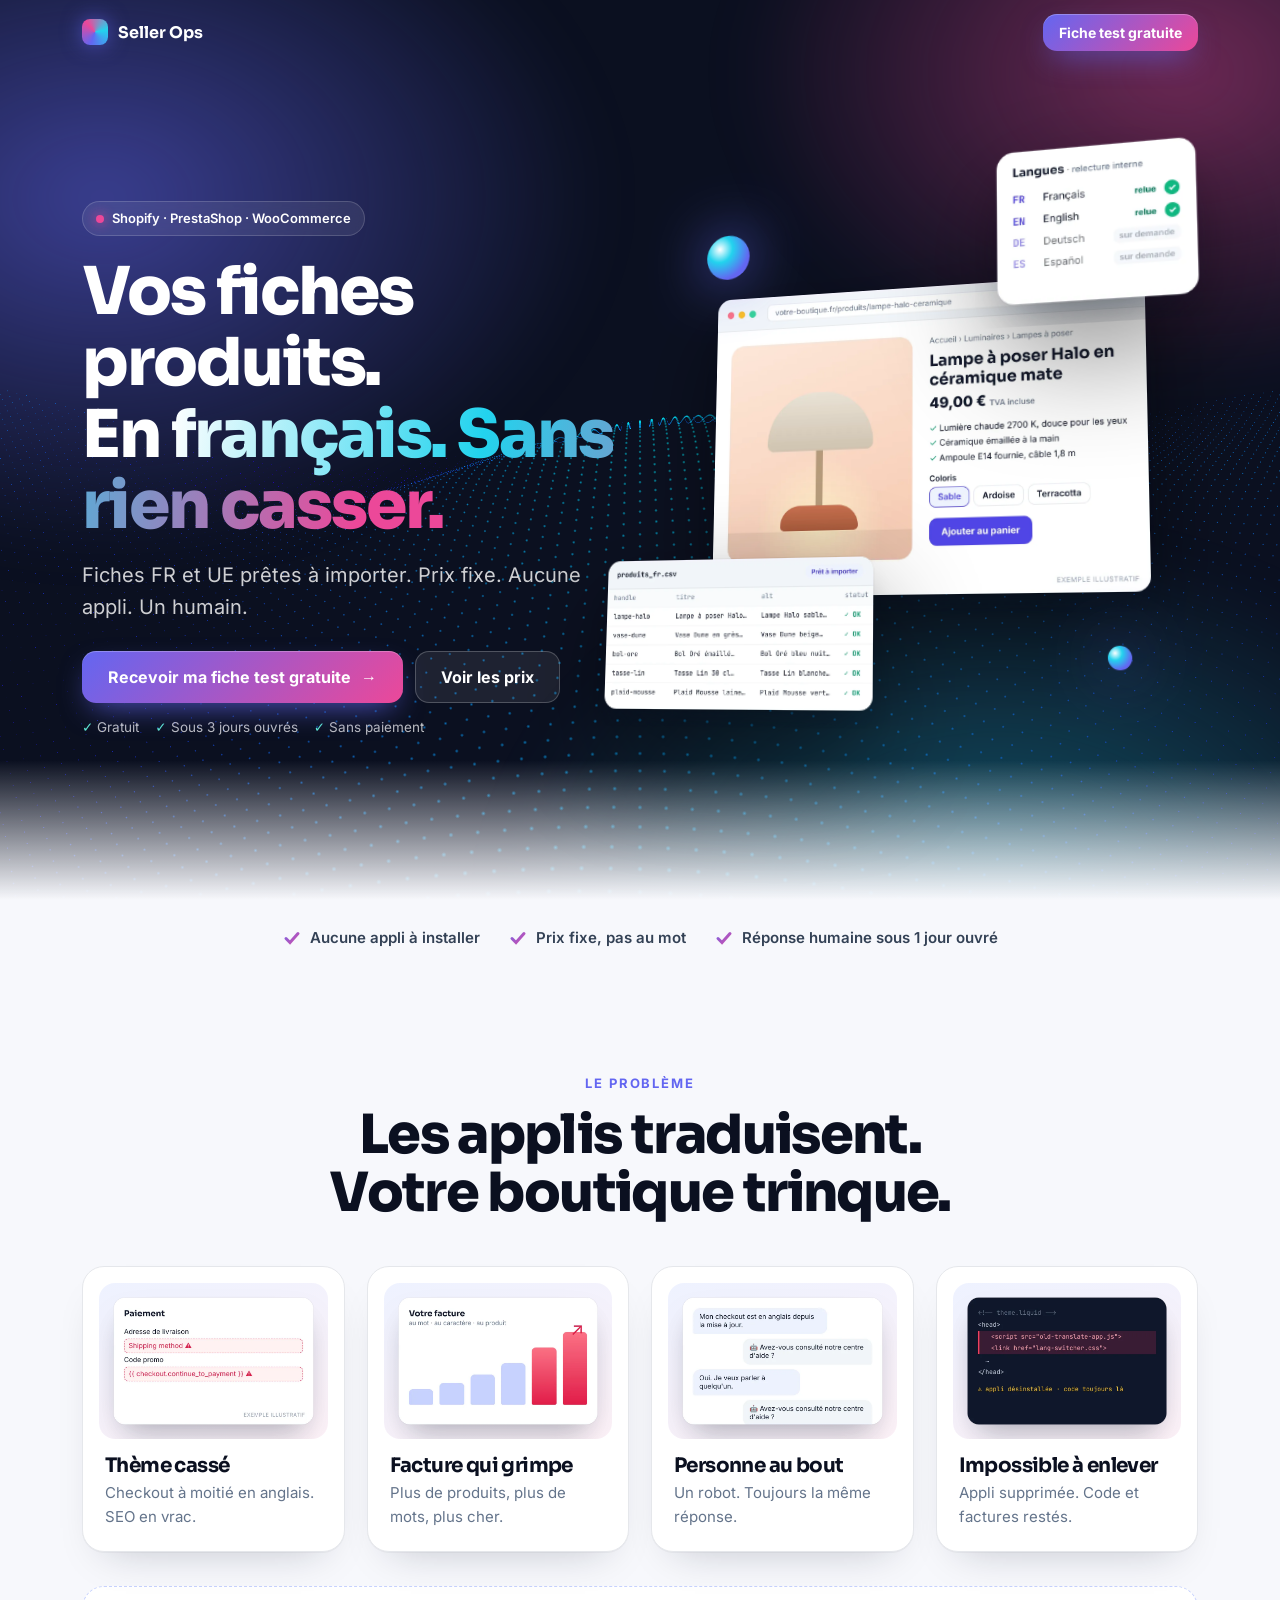
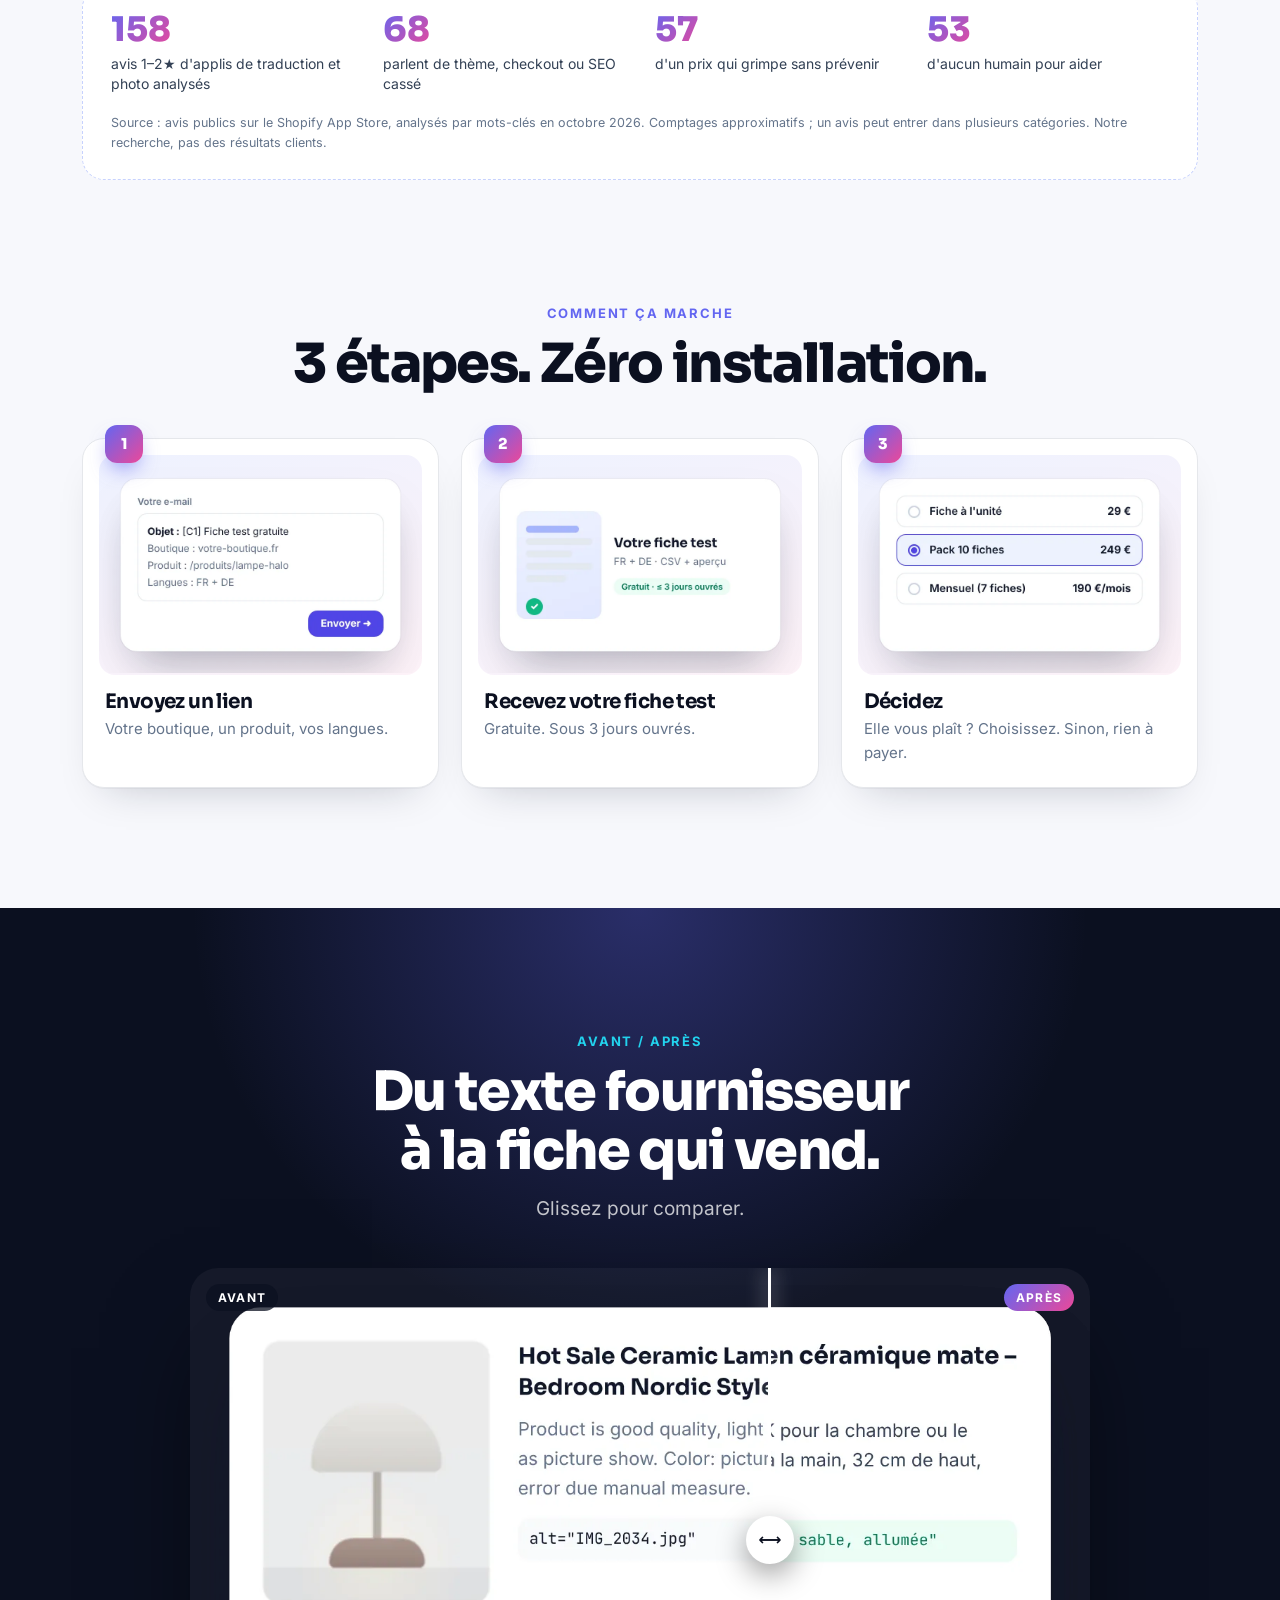
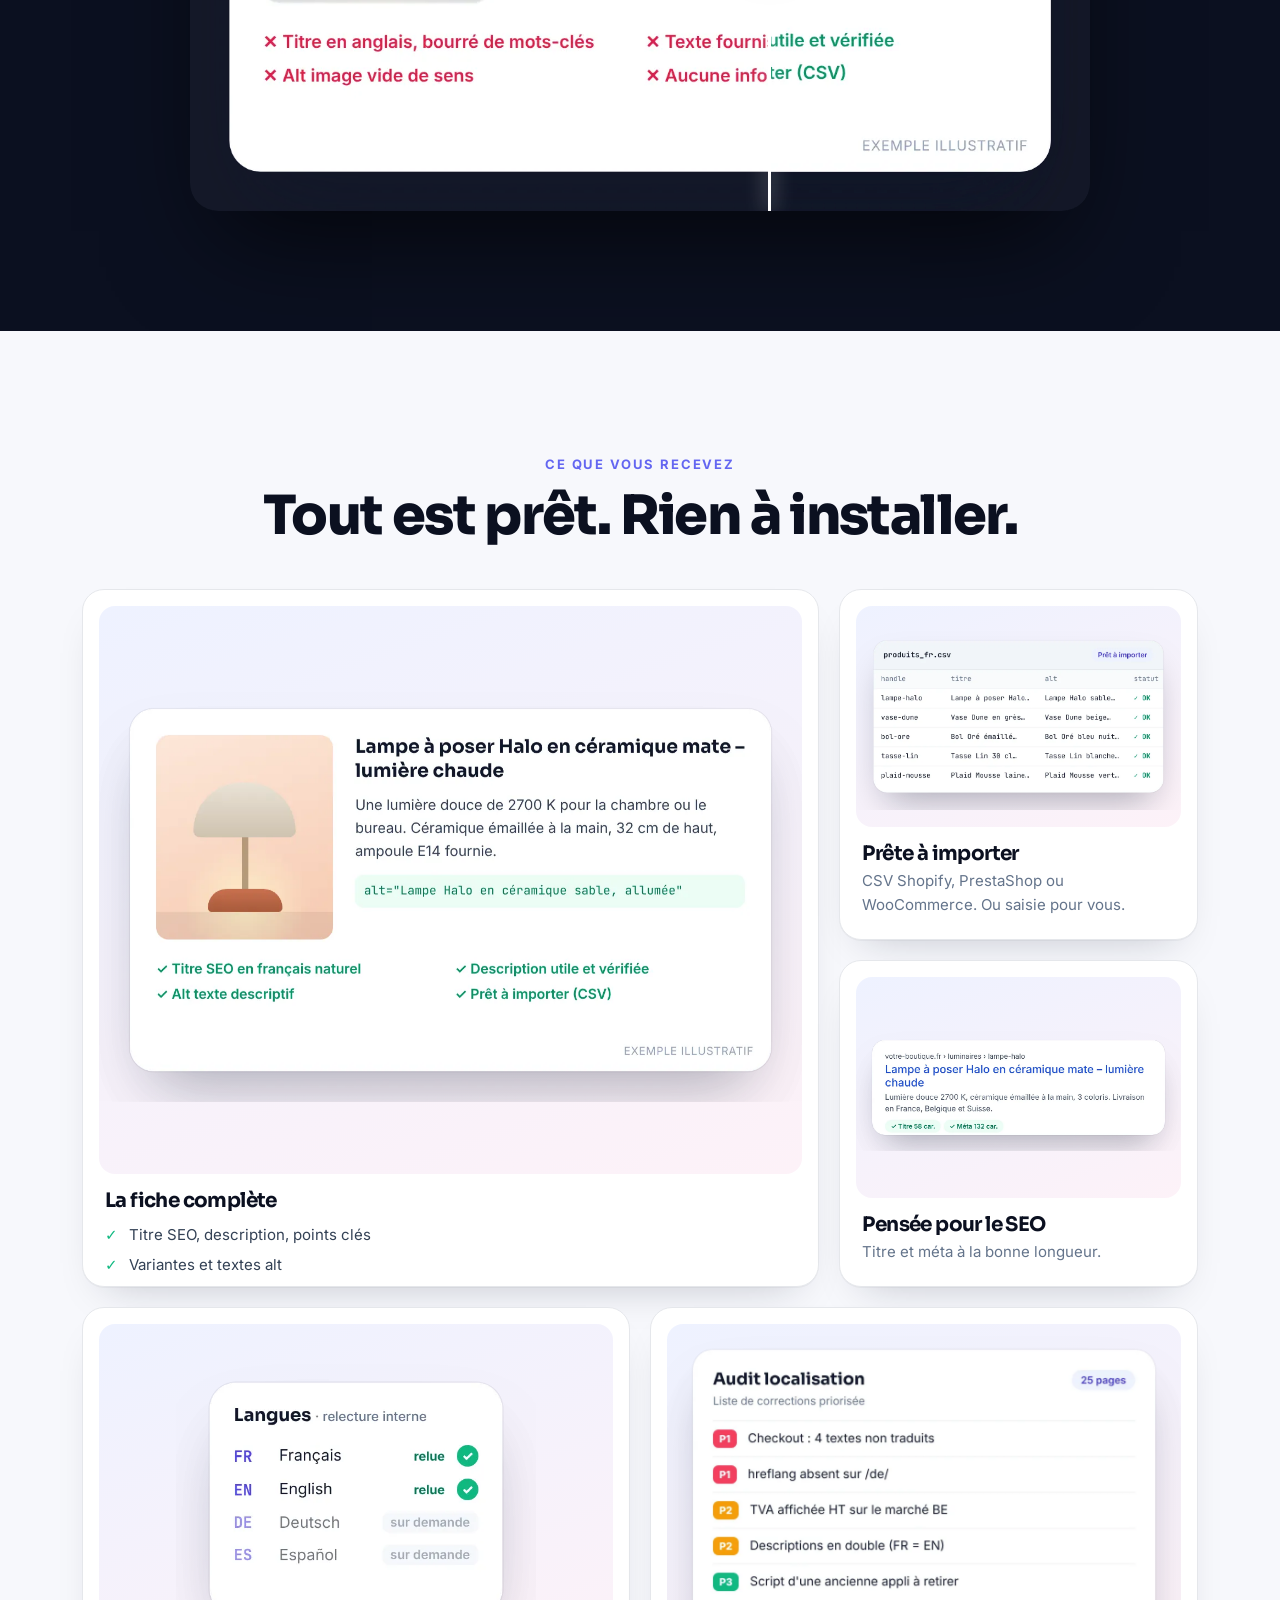
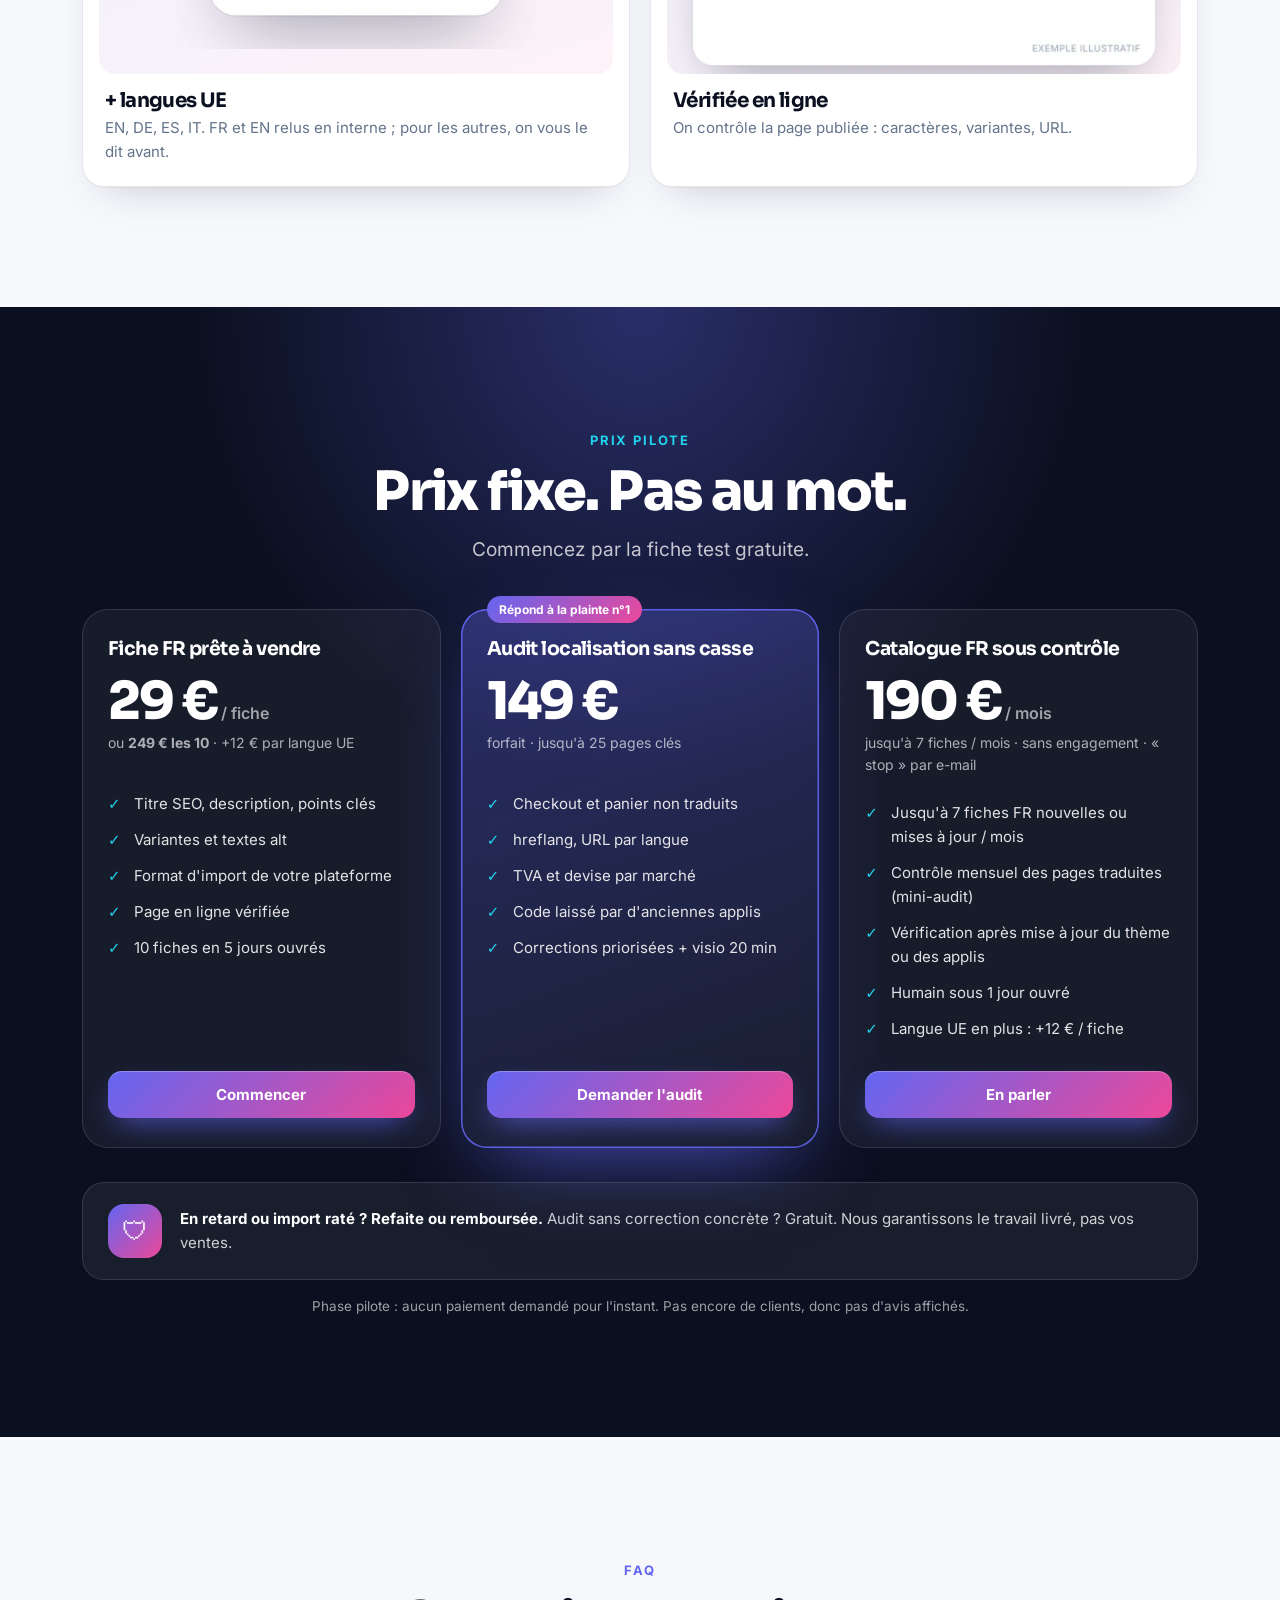
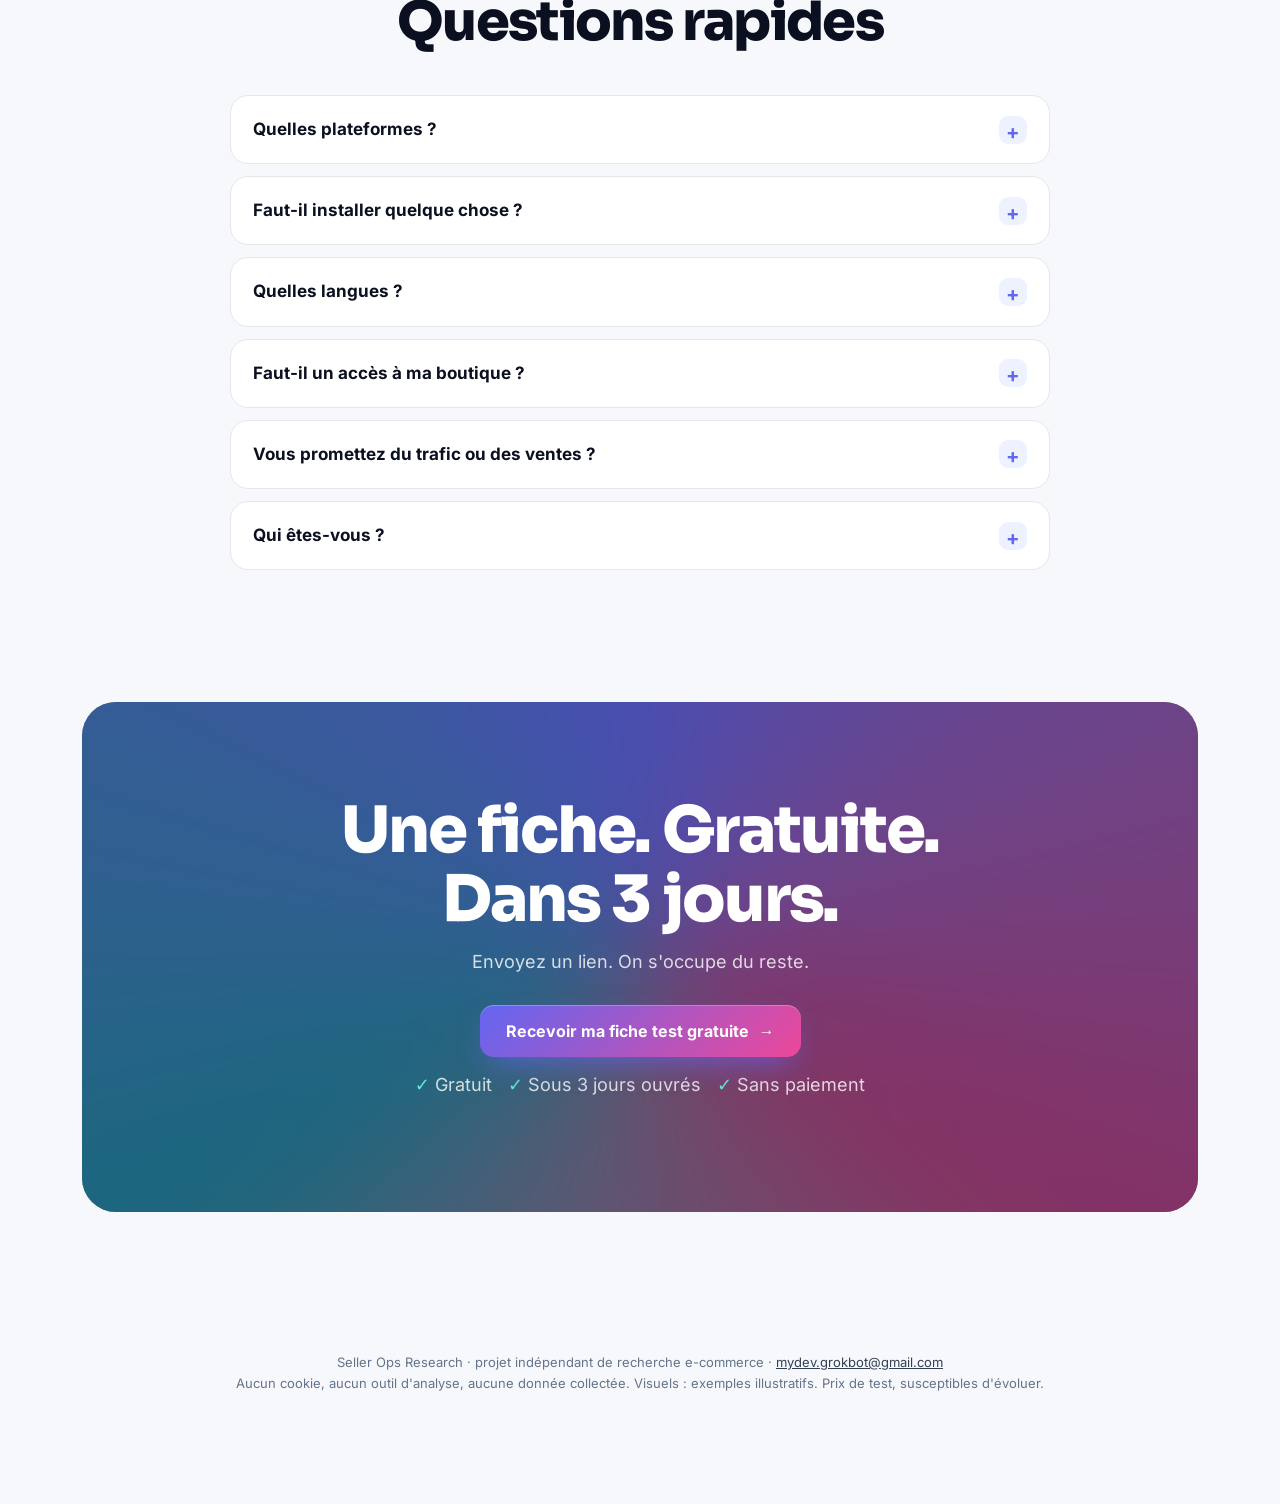
==== commit 65fbe8ec: "Landings v3: accuracy and pricing fixes (review method wording, language mockup, monthly plan caps, " ====
--- a/c1/index.html
+++ b/c1/index.html
@@ -62,11 +62,11 @@
    <article class="tile rv" style="--d:.24s" data-tilt><div class="pic"><img src="img/pb-uninstall.webp" width="440" height="300" loading="lazy" alt="Code d'une appli désinstallée resté dans le thème"></div><h3>Impossible à enlever</h3><p>Appli supprimée. Code et factures restés.</p></article>
   </div>
   <div class="proof rv">
-   <div class="pf"><span class="n">158</span><p>avis 1–2★ d'applis de traduction et photo lus un par un</p></div>
+   <div class="pf"><span class="n">158</span><p>avis 1–2★ d'applis de traduction et photo analysés</p></div>
    <div class="pf"><span class="n">68</span><p>parlent de thème, checkout ou SEO cassé</p></div>
    <div class="pf"><span class="n">57</span><p>d'un prix qui grimpe sans prévenir</p></div>
    <div class="pf"><span class="n">53</span><p>d'aucun humain pour aider</p></div>
-   <small>Source : avis publics sur le Shopify App Store, codés à la main en octobre 2026 (notre recherche, pas des résultats clients).</small>
+   <small>Source : avis publics sur le Shopify App Store, analysés par mots-clés en octobre 2026. Comptages approximatifs ; un avis peut entrer dans plusieurs catégories. Notre recherche, pas des résultats clients.</small>
   </div>
  </div>
 </section>
@@ -102,7 +102,7 @@
    <article class="tile big rv" data-tilt><div class="pic"><img src="img/after.webp" width="640" height="386" loading="lazy" alt="Fiche produit complète en français"></div><h3>La fiche complète</h3><ul><li>Titre SEO, description, points clés</li><li>Variantes et textes alt</li></ul></article>
    <article class="tile rv" style="--d:.08s" data-tilt><div class="pic"><img src="img/hero-csv.webp" width="520" height="300" loading="lazy" alt="Fichier CSV prêt à importer"></div><h3>Prête à importer</h3><p>CSV Shopify, PrestaShop ou WooCommerce. Ou saisie pour vous.</p></article>
    <article class="tile rv" style="--d:.16s" data-tilt><div class="pic"><img src="img/serp.webp" width="560" height="220" loading="lazy" alt="Aperçu d'un résultat de recherche avec titre et méta optimisés"></div><h3>Pensée pour le SEO</h3><p>Titre et méta à la bonne longueur.</p></article>
-   <article class="tile wide rv" data-tilt><div class="pic fit"><img src="img/hero-langs.webp" width="300" height="250" loading="lazy" alt="Liste de langues vérifiées"></div><h3>+ langues UE</h3><p>EN, DE, ES, IT. FR et EN relus en interne ; pour les autres, on vous le dit avant.</p></article>
+   <article class="tile wide rv" data-tilt><div class="pic fit"><img src="img/hero-langs.webp" width="300" height="250" loading="lazy" alt="Langues : français et anglais relus en interne, allemand et espagnol sur demande"></div><h3>+ langues UE</h3><p>EN, DE, ES, IT. FR et EN relus en interne ; pour les autres, on vous le dit avant.</p></article>
    <article class="tile wide rv" style="--d:.08s" data-tilt><div class="pic"><img src="img/audit.webp" width="560" height="400" loading="lazy" alt="Rapport d'audit avec liste de corrections priorisées"></div><h3>Vérifiée en ligne</h3><p>On contrôle la page publiée : caractères, variantes, URL.</p></article>
   </div>
  </div>
@@ -118,8 +118,8 @@
    <article class="plan hot rv" style="--d:.08s" data-tilt><span class="pill">Répond à la plainte n°1</span><h3>Audit localisation sans casse</h3><div class="amt">149 €</div><p class="sub">forfait · jusqu'à 25 pages clés</p>
     <ul><li>Checkout et panier non traduits</li><li>hreflang, URL par langue</li><li>TVA et devise par marché</li><li>Code laissé par d'anciennes applis</li><li>Corrections priorisées + visio 20 min</li></ul>
     <a class="btn" href="mailto:mydev.grokbot@gmail.com?subject=%5BC1%5D%20Audit%20149%20%E2%82%AC&amp;body=Lien%20de%20la%20boutique%20%3A%0ALangues%20en%20ligne%20%3A%0AProbl%C3%A8me%20constat%C3%A9%20%3A%0A">Demander l'audit</a></article>
-   <article class="plan rv" style="--d:.16s" data-tilt><h3>Catalogue FR sous contrôle</h3><div class="amt">190 €<small> / mois</small></div><p class="sub">sans engagement · « stop » par e-mail pour arrêter</p>
-    <ul><li>20 fiches nouvelles ou mises à jour / mois</li><li>FR + 1 langue UE</li><li>Contrôle après chaque mise à jour</li><li>Humain sous 1 jour ouvré</li><li>Même prix, quel que soit le nombre de mots</li></ul>
+   <article class="plan rv" style="--d:.16s" data-tilt><h3>Catalogue FR sous contrôle</h3><div class="amt">190 €<small> / mois</small></div><p class="sub">jusqu'à 7 fiches / mois · sans engagement · « stop » par e-mail</p>
+    <ul><li>Jusqu'à 7 fiches FR nouvelles ou mises à jour / mois</li><li>Contrôle mensuel des pages traduites (mini-audit)</li><li>Vérification après mise à jour du thème ou des applis</li><li>Humain sous 1 jour ouvré</li><li>Langue UE en plus : +12 € / fiche</li></ul>
     <a class="btn" href="mailto:mydev.grokbot@gmail.com?subject=%5BC1%5D%20Mensuel%20190%20%E2%82%AC&amp;body=Lien%20de%20la%20boutique%20%3A%0AProduits%20par%20mois%20%3A%0ALangues%20%3A%0A">En parler</a></article>
   </div>
   <div class="guar rv"><span class="shield" aria-hidden="true">🛡</span><p><b>En retard ou import raté ? Refaite ou remboursée.</b> Audit sans correction concrète ? Gratuit. Nous garantissons le travail livré, pas vos ventes.</p></div>
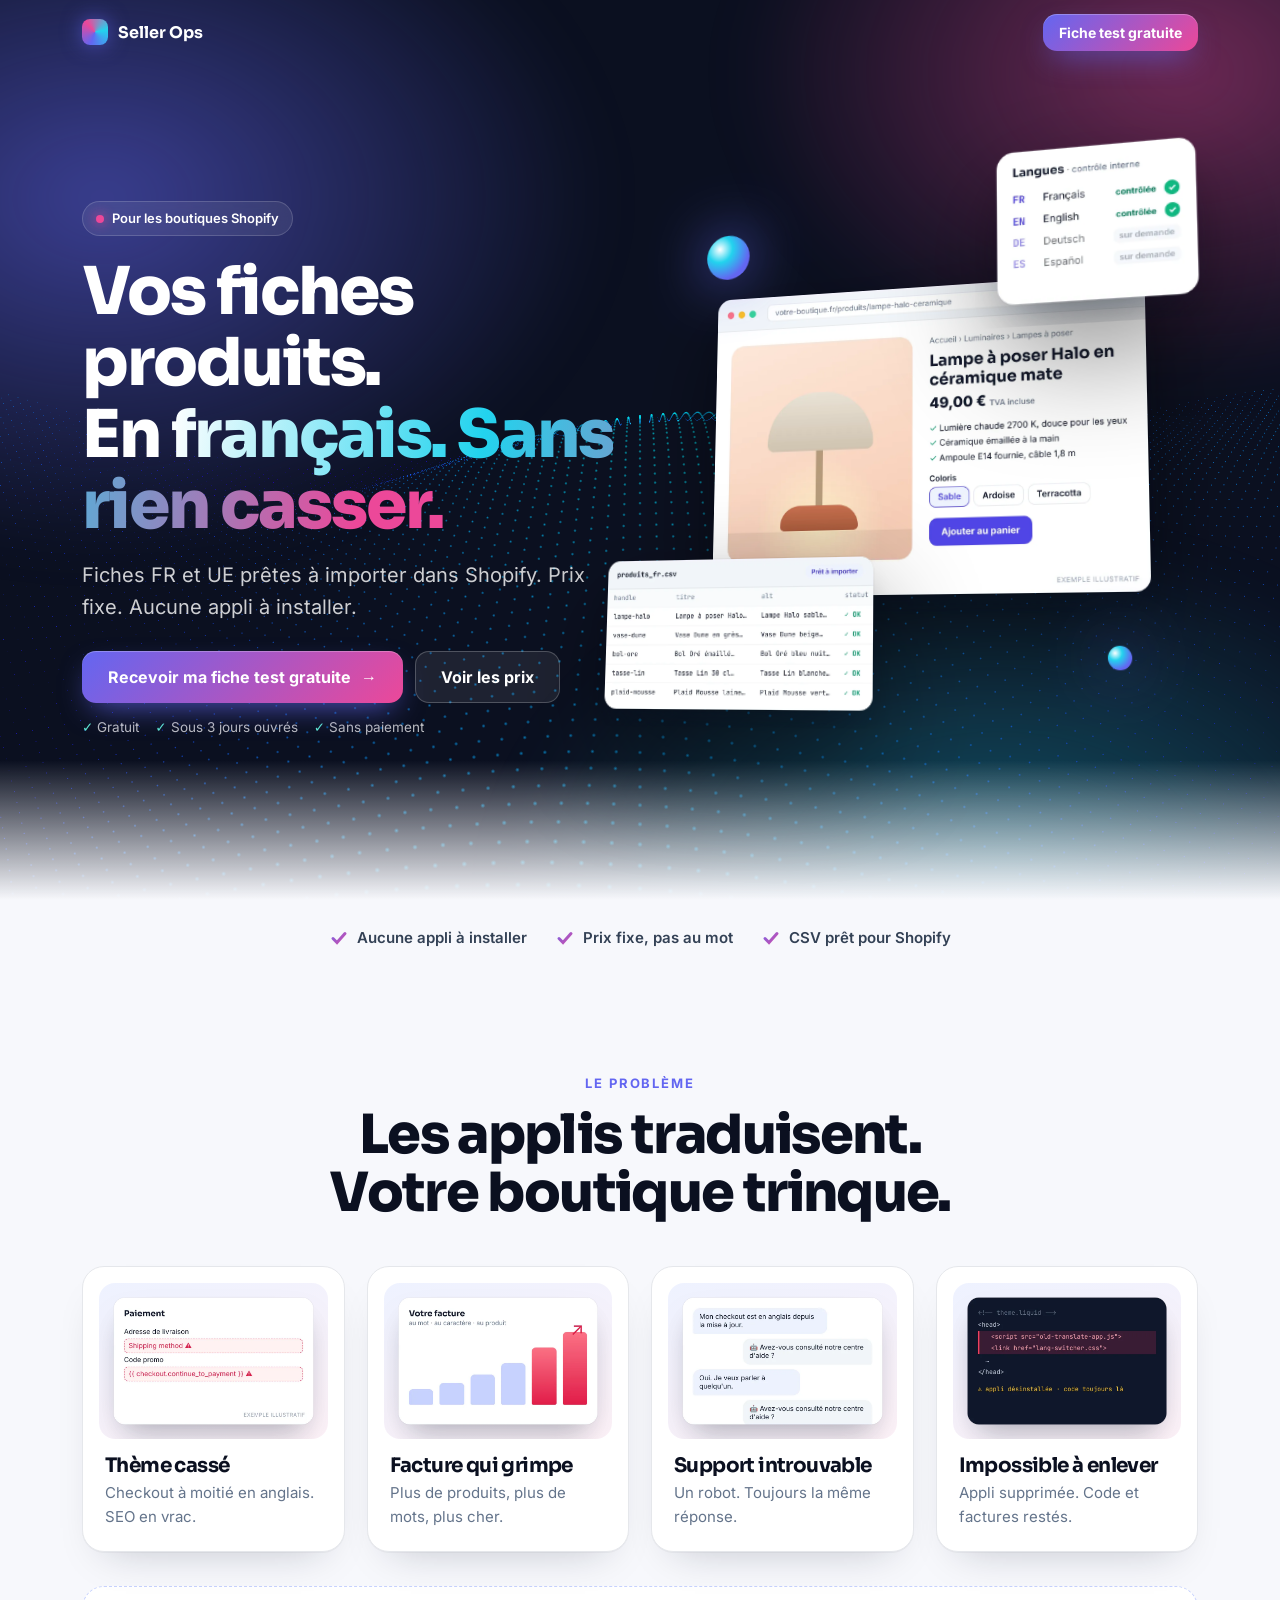
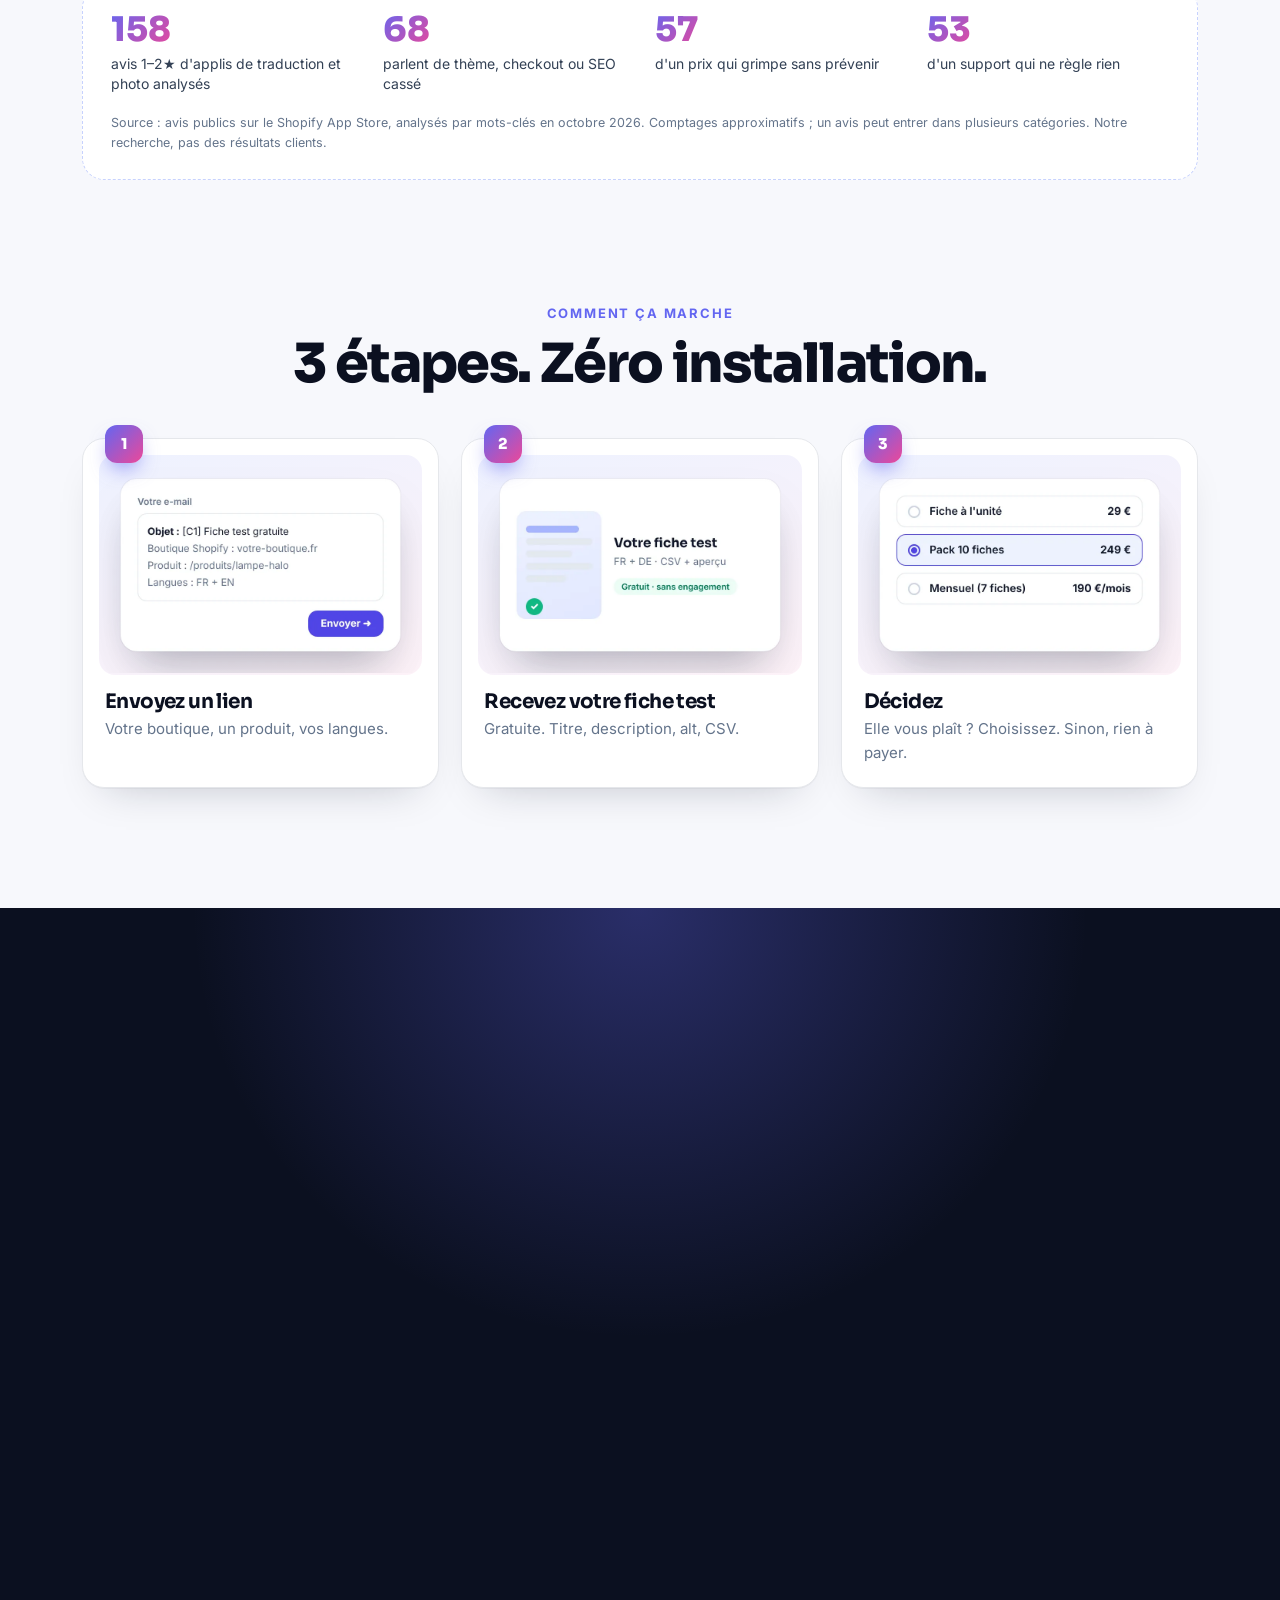
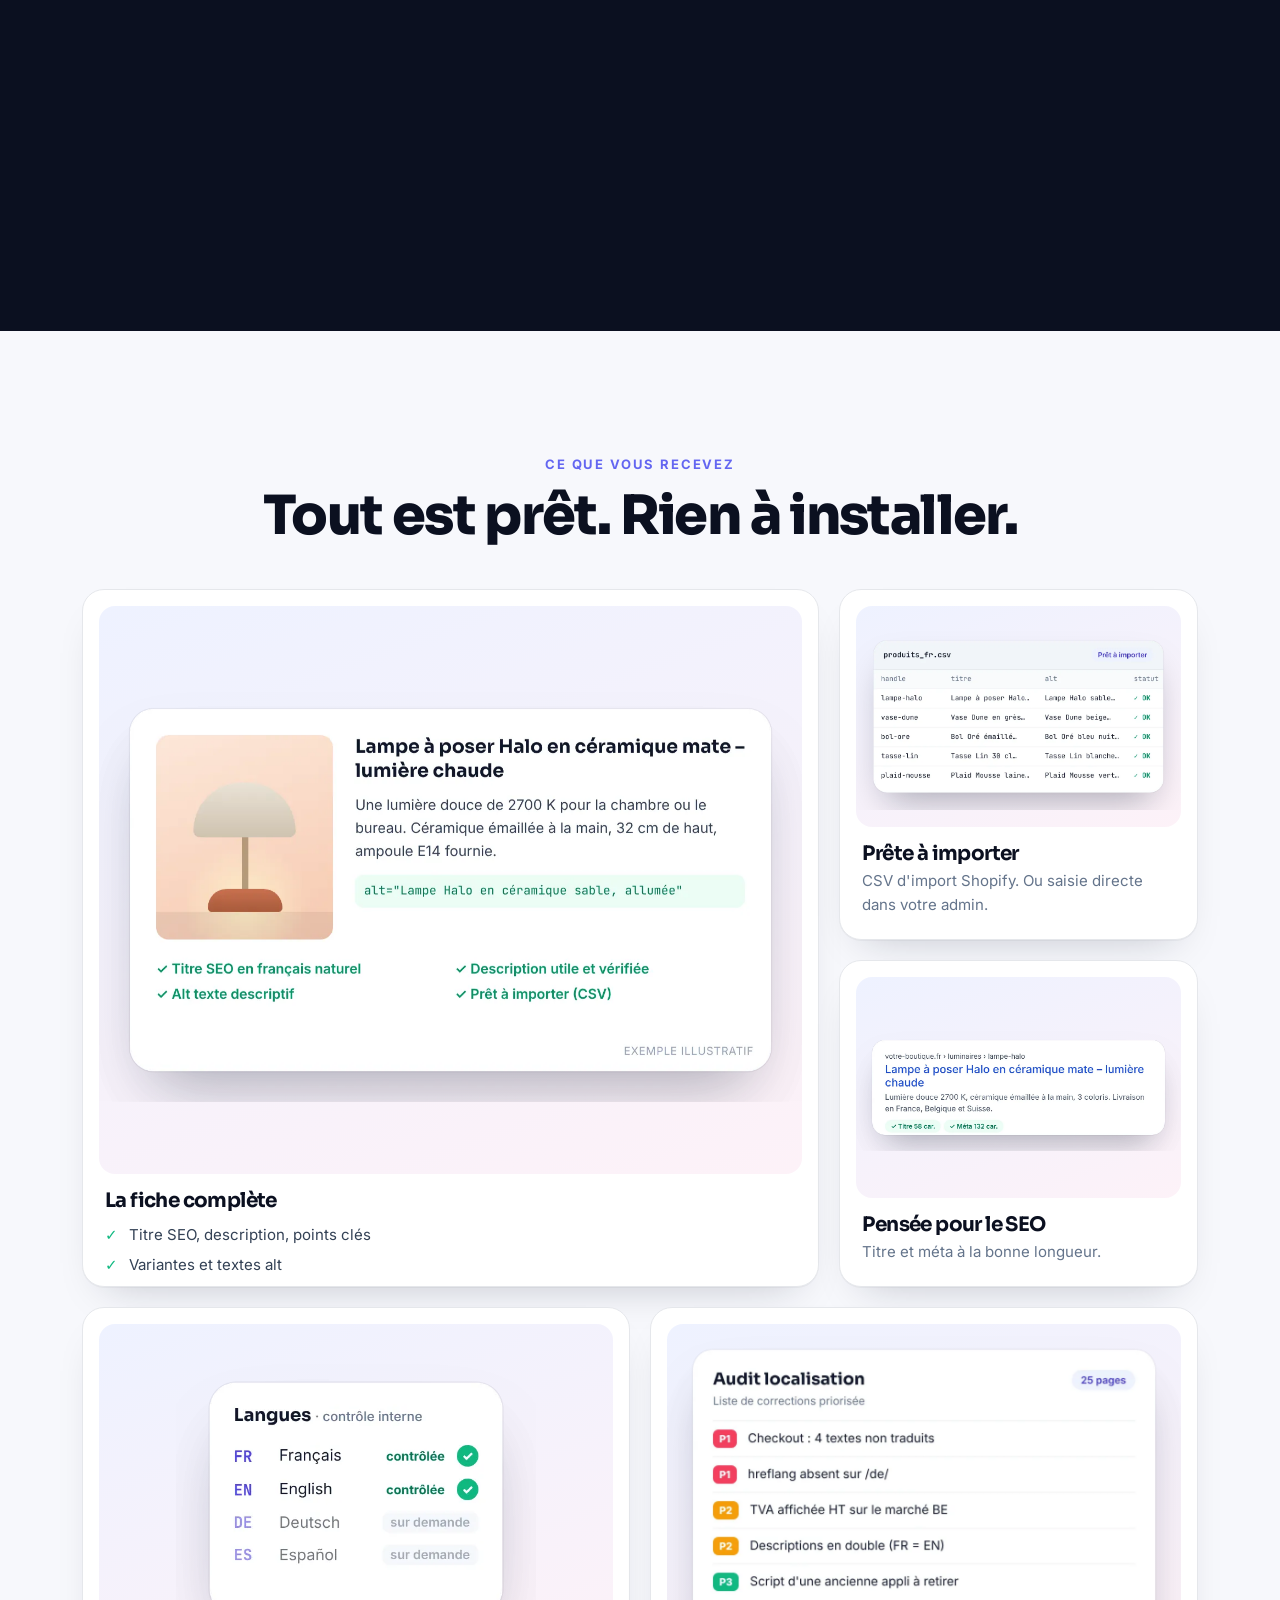
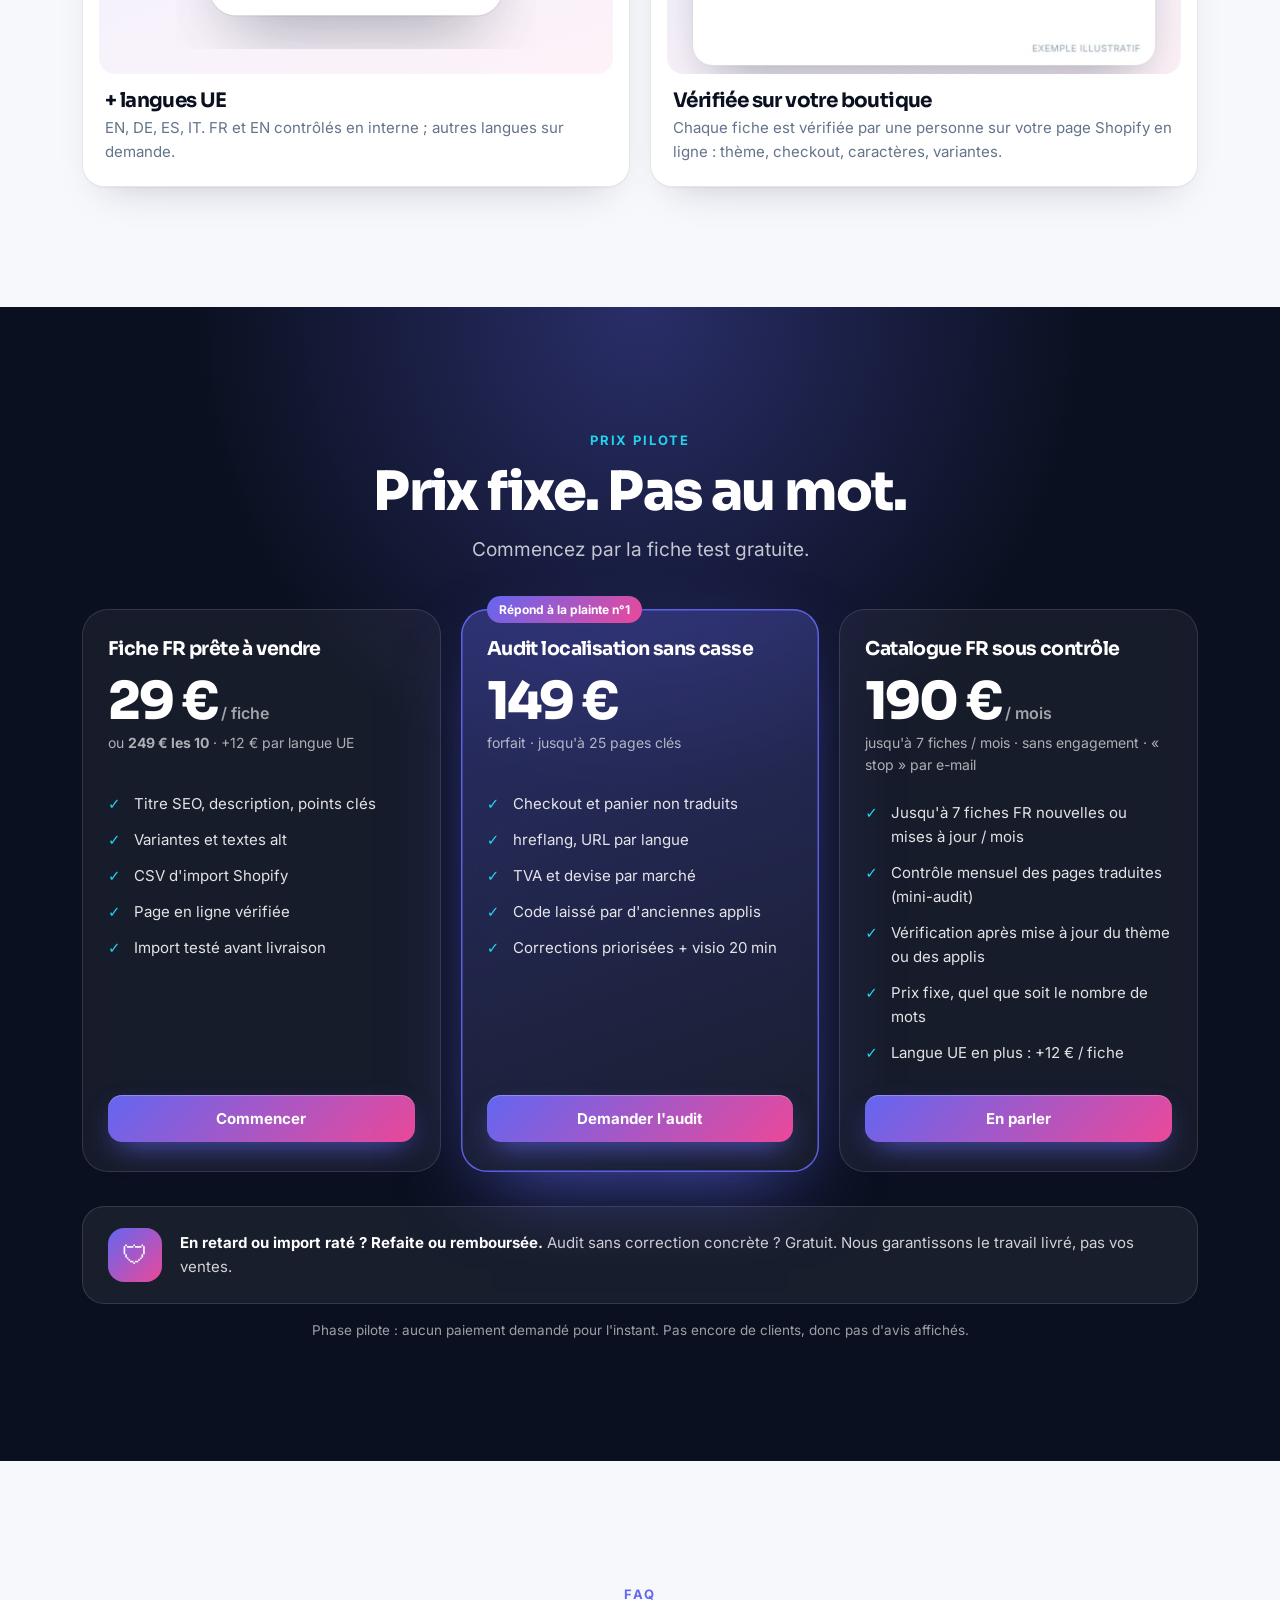
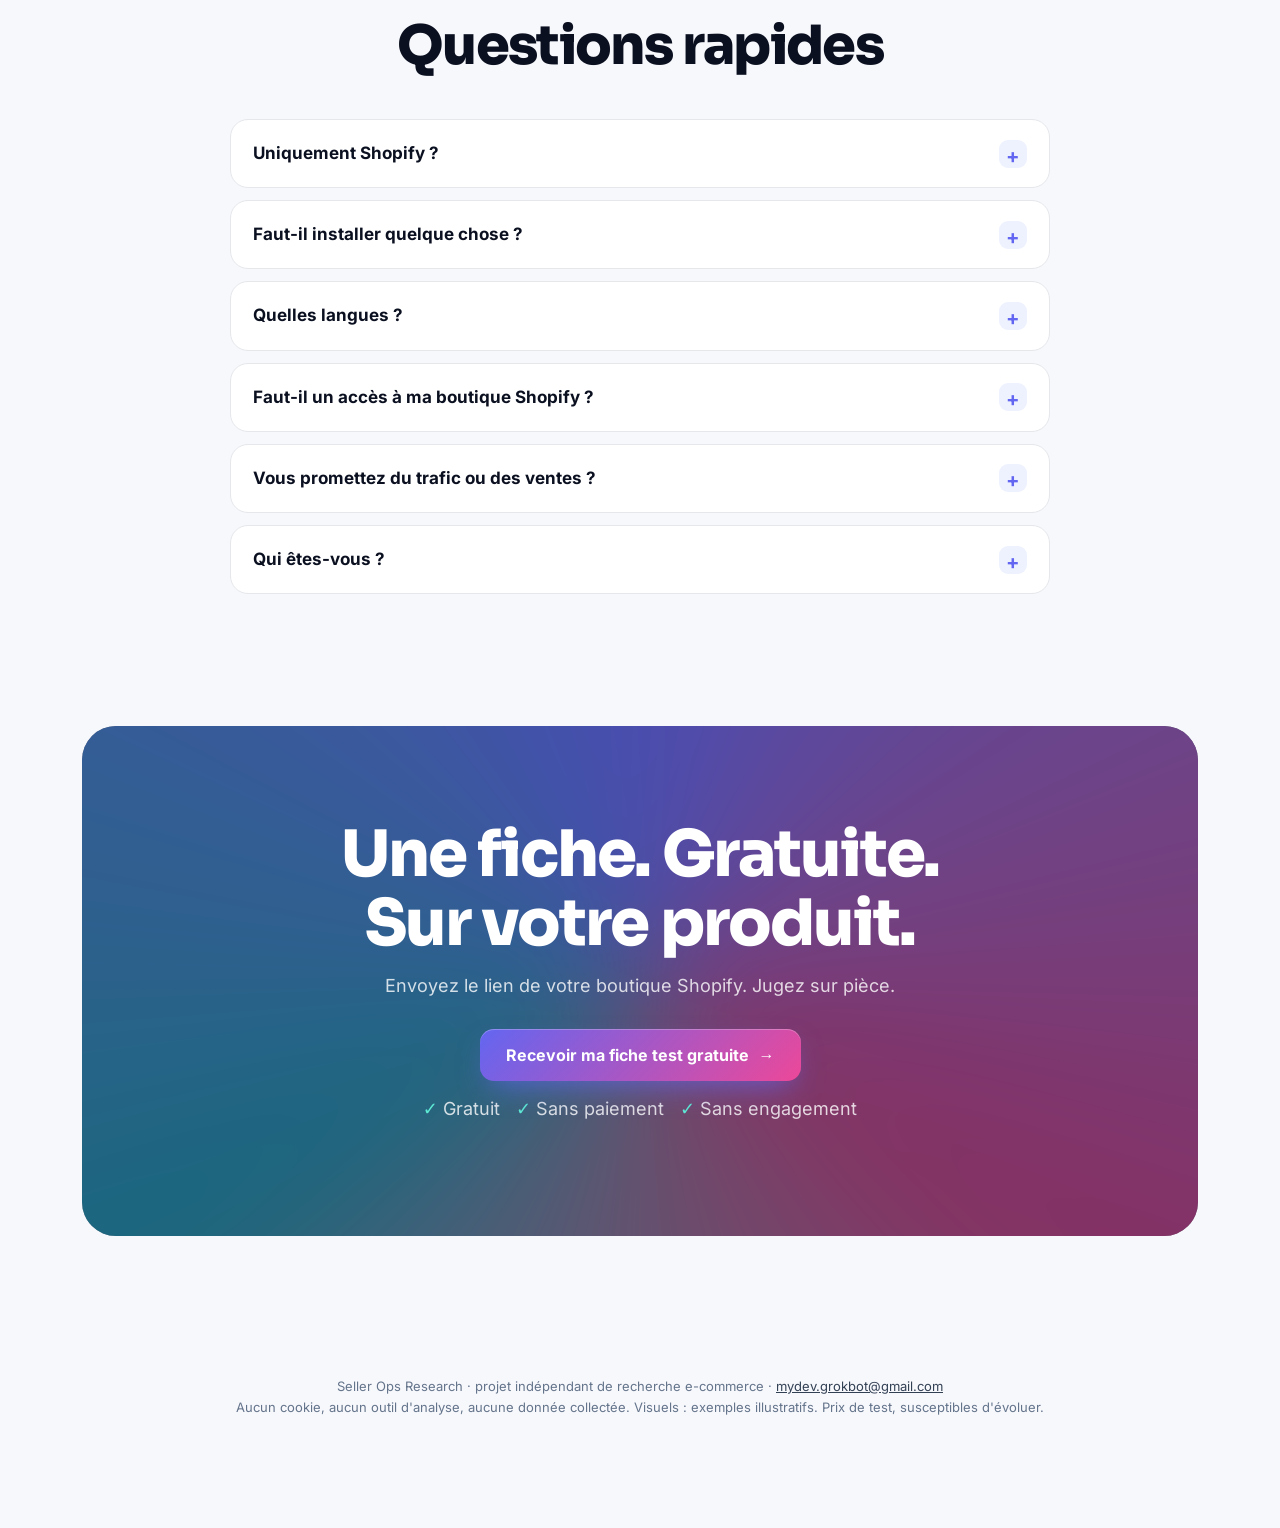
==== commit b995920b: "Landings v3: Shopify-only copy, fewer repeated human/3-day claims" ====
--- a/c1/index.html
+++ b/c1/index.html
@@ -5,11 +5,11 @@
 <meta name="viewport" content="width=device-width,initial-scale=1,viewport-fit=cover">
 <meta name="robots" content="noindex">
 <title>Fiches produits FR & UE, sans rien casser · Seller Ops Research</title>
-<meta name="description" content="Fiches produits FR et UE prêtes à importer pour Shopify, PrestaShop et WooCommerce. Prix fixe, aucune appli, un humain. Fiche test gratuite sous 3 jours ouvrés.">
+<meta name="description" content="Fiches produits FR et UE prêtes à importer pour les boutiques Shopify. Prix fixe, aucune appli à installer. Fiche test gratuite.">
 <meta name="theme-color" content="#0b1020">
 <link rel="icon" href="data:image/svg+xml,%3Csvg xmlns=%27http://www.w3.org/2000/svg%27 viewBox=%270 0 32 32%27%3E%3Cdefs%3E%3ClinearGradient id=%27g%27%3E%3Cstop stop-color=%27%236366f1%27/%3E%3Cstop offset=%271%27 stop-color=%27%23ec4899%27/%3E%3C/linearGradient%3E%3C/defs%3E%3Crect width=%2732%27 height=%2732%27 rx=%279%27 fill=%27url(%23g)%27/%3E%3C/svg%3E">
 <meta property="og:title" content="Vos fiches produits. En français. Sans rien casser.">
-<meta property="og:description" content="Prix fixe. Aucune appli. Un humain. Fiche test gratuite sous 3 jours ouvrés.">
+<meta property="og:description" content="Pour les boutiques Shopify. Prix fixe. Aucune appli à installer. Fiche test gratuite.">
 <meta property="og:image" content="https://elias9237.github.io/seller-ops-research/c1/img/hero-sheet.webp">
 <link rel="preload" href="../assets/fonts/sora-var.woff2" as="font" type="font/woff2" crossorigin>
 <link rel="preload" href="img/hero-sheet.webp" as="image">
@@ -20,7 +20,7 @@
 <a class="skip" href="#main">Aller au contenu</a>
 <header class="nav"><div class="wrap">
  <a class="logo" href="#top"><i aria-hidden="true"></i>Seller Ops</a>
- <a class="btn" href="mailto:mydev.grokbot@gmail.com?subject=%5BC1%5D%20Fiche%20test%20gratuite&amp;body=Plateforme%20(Shopify%2FPrestaShop%2FWooCommerce)%20%3A%0ALien%20de%20la%20boutique%20%3A%0ALien%20du%20produit%20%3A%0ALangues%20voulues%20%3A%0A">Fiche test gratuite</a>
+ <a class="btn" href="mailto:mydev.grokbot@gmail.com?subject=%5BC1%5D%20Fiche%20test%20gratuite&amp;body=Lien%20de%20la%20boutique%20Shopify%20%3A%0ALien%20du%20produit%20%3A%0ALangues%20voulues%20%3A%0A">Fiche test gratuite</a>
 </div></header>
 
 <main id="main">
@@ -29,11 +29,11 @@
  <canvas id="gl" aria-hidden="true"></canvas>
  <div class="wrap">
   <div>
-   <span class="eyebrow rv"><b></b>Shopify · PrestaShop · WooCommerce</span>
+   <span class="eyebrow rv"><b></b>Pour les boutiques Shopify</span>
    <h1 class="rv" style="--d:.08s">Vos fiches produits.<br><span class="grad">En français. Sans rien casser.</span></h1>
-   <p class="sub rv" style="--d:.16s">Fiches FR et UE prêtes à importer. Prix fixe. Aucune appli. Un humain.</p>
+   <p class="sub rv" style="--d:.16s">Fiches FR et UE prêtes à importer dans Shopify. Prix fixe. Aucune appli à installer.</p>
    <div class="ctas rv" style="--d:.24s">
-    <a class="btn" href="mailto:mydev.grokbot@gmail.com?subject=%5BC1%5D%20Fiche%20test%20gratuite&amp;body=Plateforme%20(Shopify%2FPrestaShop%2FWooCommerce)%20%3A%0ALien%20de%20la%20boutique%20%3A%0ALien%20du%20produit%20%3A%0ALangues%20voulues%20%3A%0A">Recevoir ma fiche test gratuite <span aria-hidden="true">→</span></a>
+    <a class="btn" href="mailto:mydev.grokbot@gmail.com?subject=%5BC1%5D%20Fiche%20test%20gratuite&amp;body=Lien%20de%20la%20boutique%20Shopify%20%3A%0ALien%20du%20produit%20%3A%0ALangues%20voulues%20%3A%0A">Recevoir ma fiche test gratuite <span aria-hidden="true">→</span></a>
     <a class="btn ghost" href="#prix">Voir les prix</a>
    </div>
    <p class="micro rv" style="--d:.3s"><span>Gratuit</span><span>Sous 3 jours ouvrés</span><span>Sans paiement</span></p>
@@ -50,7 +50,7 @@
  </div>
 </section>
 
-<div class="wrap"><div class="strip rv"><span>Aucune appli à installer</span><span>Prix fixe, pas au mot</span><span>Réponse humaine sous 1 jour ouvré</span></div></div>
+<div class="wrap"><div class="strip rv"><span>Aucune appli à installer</span><span>Prix fixe, pas au mot</span><span>CSV prêt pour Shopify</span></div></div>
 
 <section id="probleme">
  <div class="wrap">
@@ -58,14 +58,14 @@
   <div class="grid g4">
    <article class="tile rv" data-tilt><div class="pic"><img src="img/pb-break.webp" width="440" height="300" loading="lazy" alt="Page de paiement avec des textes restés en anglais et des variables de code visibles"></div><h3>Thème cassé</h3><p>Checkout à moitié en anglais. SEO en vrac.</p></article>
    <article class="tile rv" style="--d:.08s" data-tilt><div class="pic"><img src="img/pb-meter.webp" width="440" height="300" loading="lazy" alt="Graphique d'une facture qui augmente au mot et au produit"></div><h3>Facture qui grimpe</h3><p>Plus de produits, plus de mots, plus cher.</p></article>
-   <article class="tile rv" style="--d:.16s" data-tilt><div class="pic"><img src="img/pb-human.webp" width="440" height="300" loading="lazy" alt="Conversation avec un robot qui répète la même réponse"></div><h3>Personne au bout</h3><p>Un robot. Toujours la même réponse.</p></article>
+   <article class="tile rv" style="--d:.16s" data-tilt><div class="pic"><img src="img/pb-human.webp" width="440" height="300" loading="lazy" alt="Conversation avec un robot qui répète la même réponse"></div><h3>Support introuvable</h3><p>Un robot. Toujours la même réponse.</p></article>
    <article class="tile rv" style="--d:.24s" data-tilt><div class="pic"><img src="img/pb-uninstall.webp" width="440" height="300" loading="lazy" alt="Code d'une appli désinstallée resté dans le thème"></div><h3>Impossible à enlever</h3><p>Appli supprimée. Code et factures restés.</p></article>
   </div>
   <div class="proof rv">
    <div class="pf"><span class="n">158</span><p>avis 1–2★ d'applis de traduction et photo analysés</p></div>
    <div class="pf"><span class="n">68</span><p>parlent de thème, checkout ou SEO cassé</p></div>
    <div class="pf"><span class="n">57</span><p>d'un prix qui grimpe sans prévenir</p></div>
-   <div class="pf"><span class="n">53</span><p>d'aucun humain pour aider</p></div>
+   <div class="pf"><span class="n">53</span><p>d'un support qui ne règle rien</p></div>
    <small>Source : avis publics sur le Shopify App Store, analysés par mots-clés en octobre 2026. Comptages approximatifs ; un avis peut entrer dans plusieurs catégories. Notre recherche, pas des résultats clients.</small>
   </div>
  </div>
@@ -76,7 +76,7 @@
   <div class="head center rv"><span class="kicker">Comment ça marche</span><h2>3 étapes. Zéro installation.</h2></div>
   <div class="grid g3 steps">
    <article class="tile step rv" data-tilt><span class="num">1</span><div class="pic"><img src="img/step1.webp" width="420" height="280" loading="lazy" alt="E-mail avec le lien de la boutique, le produit et les langues"></div><h3>Envoyez un lien</h3><p>Votre boutique, un produit, vos langues.</p></article>
-   <article class="tile step rv" style="--d:.1s" data-tilt><span class="num">2</span><div class="pic"><img src="img/step2.webp" width="420" height="280" loading="lazy" alt="Fiche test livrée en CSV avec aperçu"></div><h3>Recevez votre fiche test</h3><p>Gratuite. Sous 3 jours ouvrés.</p></article>
+   <article class="tile step rv" style="--d:.1s" data-tilt><span class="num">2</span><div class="pic"><img src="img/step2.webp" width="420" height="280" loading="lazy" alt="Fiche test livrée en CSV avec aperçu"></div><h3>Recevez votre fiche test</h3><p>Gratuite. Titre, description, alt, CSV.</p></article>
    <article class="tile step rv" style="--d:.2s" data-tilt><span class="num">3</span><div class="pic"><img src="img/step3.webp" width="420" height="280" loading="lazy" alt="Choix entre fiche à l'unité, pack de 10 et mensuel"></div><h3>Décidez</h3><p>Elle vous plaît ? Choisissez. Sinon, rien à payer.</p></article>
   </div>
  </div>
@@ -100,10 +100,10 @@
   <div class="head center rv"><span class="kicker">Ce que vous recevez</span><h2>Tout est prêt. Rien à installer.</h2></div>
   <div class="bento">
    <article class="tile big rv" data-tilt><div class="pic"><img src="img/after.webp" width="640" height="386" loading="lazy" alt="Fiche produit complète en français"></div><h3>La fiche complète</h3><ul><li>Titre SEO, description, points clés</li><li>Variantes et textes alt</li></ul></article>
-   <article class="tile rv" style="--d:.08s" data-tilt><div class="pic"><img src="img/hero-csv.webp" width="520" height="300" loading="lazy" alt="Fichier CSV prêt à importer"></div><h3>Prête à importer</h3><p>CSV Shopify, PrestaShop ou WooCommerce. Ou saisie pour vous.</p></article>
+   <article class="tile rv" style="--d:.08s" data-tilt><div class="pic"><img src="img/hero-csv.webp" width="520" height="300" loading="lazy" alt="Fichier CSV prêt à importer"></div><h3>Prête à importer</h3><p>CSV d'import Shopify. Ou saisie directe dans votre admin.</p></article>
    <article class="tile rv" style="--d:.16s" data-tilt><div class="pic"><img src="img/serp.webp" width="560" height="220" loading="lazy" alt="Aperçu d'un résultat de recherche avec titre et méta optimisés"></div><h3>Pensée pour le SEO</h3><p>Titre et méta à la bonne longueur.</p></article>
-   <article class="tile wide rv" data-tilt><div class="pic fit"><img src="img/hero-langs.webp" width="300" height="250" loading="lazy" alt="Langues : français et anglais relus en interne, allemand et espagnol sur demande"></div><h3>+ langues UE</h3><p>EN, DE, ES, IT. FR et EN relus en interne ; pour les autres, on vous le dit avant.</p></article>
-   <article class="tile wide rv" style="--d:.08s" data-tilt><div class="pic"><img src="img/audit.webp" width="560" height="400" loading="lazy" alt="Rapport d'audit avec liste de corrections priorisées"></div><h3>Vérifiée en ligne</h3><p>On contrôle la page publiée : caractères, variantes, URL.</p></article>
+   <article class="tile wide rv" data-tilt><div class="pic fit"><img src="img/hero-langs.webp" width="300" height="250" loading="lazy" alt="Langues : français et anglais contrôlés en interne, allemand et espagnol sur demande"></div><h3>+ langues UE</h3><p>EN, DE, ES, IT. FR et EN contrôlés en interne ; autres langues sur demande.</p></article>
+   <article class="tile wide rv" style="--d:.08s" data-tilt><div class="pic"><img src="img/audit.webp" width="560" height="400" loading="lazy" alt="Rapport d'audit avec liste de corrections priorisées"></div><h3>Vérifiée sur votre boutique</h3><p>Chaque fiche est vérifiée par une personne sur votre page Shopify en ligne : thème, checkout, caractères, variantes.</p></article>
   </div>
  </div>
 </section>
@@ -113,13 +113,13 @@
   <div class="head center rv"><span class="kicker">Prix pilote</span><h2>Prix fixe. Pas au mot.</h2><p class="lead">Commencez par la fiche test gratuite.</p></div>
   <div class="prices">
    <article class="plan rv" data-tilt><h3>Fiche FR prête à vendre</h3><div class="amt">29 €<small> / fiche</small></div><p class="sub">ou <b>249 € les 10</b> · +12 € par langue UE</p>
-    <ul><li>Titre SEO, description, points clés</li><li>Variantes et textes alt</li><li>Format d'import de votre plateforme</li><li>Page en ligne vérifiée</li><li>10 fiches en 5 jours ouvrés</li></ul>
-    <a class="btn" href="mailto:mydev.grokbot@gmail.com?subject=%5BC1%5D%20Fiche%2029%20%E2%82%AC%20%2F%20pack%2010&amp;body=Plateforme%20%3A%0ALien%20de%20la%20boutique%20%3A%0ANombre%20de%20produits%20%3A%0ALangues%20%3A%0A">Commencer</a></article>
+    <ul><li>Titre SEO, description, points clés</li><li>Variantes et textes alt</li><li>CSV d'import Shopify</li><li>Page en ligne vérifiée</li><li>Import testé avant livraison</li></ul>
+    <a class="btn" href="mailto:mydev.grokbot@gmail.com?subject=%5BC1%5D%20Fiche%2029%20%E2%82%AC%20%2F%20pack%2010&amp;body=Lien%20de%20la%20boutique%20Shopify%20%3A%0ANombre%20de%20produits%20%3A%0ALangues%20%3A%0A">Commencer</a></article>
    <article class="plan hot rv" style="--d:.08s" data-tilt><span class="pill">Répond à la plainte n°1</span><h3>Audit localisation sans casse</h3><div class="amt">149 €</div><p class="sub">forfait · jusqu'à 25 pages clés</p>
     <ul><li>Checkout et panier non traduits</li><li>hreflang, URL par langue</li><li>TVA et devise par marché</li><li>Code laissé par d'anciennes applis</li><li>Corrections priorisées + visio 20 min</li></ul>
     <a class="btn" href="mailto:mydev.grokbot@gmail.com?subject=%5BC1%5D%20Audit%20149%20%E2%82%AC&amp;body=Lien%20de%20la%20boutique%20%3A%0ALangues%20en%20ligne%20%3A%0AProbl%C3%A8me%20constat%C3%A9%20%3A%0A">Demander l'audit</a></article>
    <article class="plan rv" style="--d:.16s" data-tilt><h3>Catalogue FR sous contrôle</h3><div class="amt">190 €<small> / mois</small></div><p class="sub">jusqu'à 7 fiches / mois · sans engagement · « stop » par e-mail</p>
-    <ul><li>Jusqu'à 7 fiches FR nouvelles ou mises à jour / mois</li><li>Contrôle mensuel des pages traduites (mini-audit)</li><li>Vérification après mise à jour du thème ou des applis</li><li>Humain sous 1 jour ouvré</li><li>Langue UE en plus : +12 € / fiche</li></ul>
+    <ul><li>Jusqu'à 7 fiches FR nouvelles ou mises à jour / mois</li><li>Contrôle mensuel des pages traduites (mini-audit)</li><li>Vérification après mise à jour du thème ou des applis</li><li>Prix fixe, quel que soit le nombre de mots</li><li>Langue UE en plus : +12 € / fiche</li></ul>
     <a class="btn" href="mailto:mydev.grokbot@gmail.com?subject=%5BC1%5D%20Mensuel%20190%20%E2%82%AC&amp;body=Lien%20de%20la%20boutique%20%3A%0AProduits%20par%20mois%20%3A%0ALangues%20%3A%0A">En parler</a></article>
   </div>
   <div class="guar rv"><span class="shield" aria-hidden="true">🛡</span><p><b>En retard ou import raté ? Refaite ou remboursée.</b> Audit sans correction concrète ? Gratuit. Nous garantissons le travail livré, pas vos ventes.</p></div>
@@ -131,10 +131,10 @@
  <div class="wrap">
   <div class="head center rv"><span class="kicker">FAQ</span><h2>Questions rapides</h2></div>
   <div class="faq rv">
-   <details><summary>Quelles plateformes ?</summary><p>Shopify, PrestaShop et WooCommerce. Livraison au format d'import de votre plateforme, ou saisie directe dans votre admin.</p></details>
+   <details><summary>Uniquement Shopify ?</summary><p>Oui, pour l'instant nous travaillons uniquement avec les boutiques Shopify. Livraison en CSV d'import Shopify, ou saisie directe dans votre admin.</p></details>
    <details><summary>Faut-il installer quelque chose ?</summary><p>Non. Aucune appli, aucun script ajouté. Rien à désinstaller ensuite.</p></details>
-   <details><summary>Quelles langues ?</summary><p>Français et anglais relus en interne. Allemand, espagnol, italien sur demande : nous vous disons avant de commencer comment la qualité est contrôlée.</p></details>
-   <details><summary>Faut-il un accès à ma boutique ?</summary><p>Pas pour la fiche test : le lien public suffit. Un accès n'est utile que si vous voulez qu'on saisisse les fiches pour vous.</p></details>
+   <details><summary>Quelles langues ?</summary><p>Français et anglais contrôlés en interne. Allemand, espagnol, italien sur demande : nous vous disons avant de commencer comment la qualité est contrôlée.</p></details>
+   <details><summary>Faut-il un accès à ma boutique Shopify ?</summary><p>Pas pour la fiche test : le lien public suffit. Un accès n'est utile que si vous voulez qu'on saisisse les fiches pour vous.</p></details>
    <details><summary>Vous promettez du trafic ou des ventes ?</summary><p>Non. Nous garantissons la livraison et un import propre. Ni classement Google, ni chiffre d'affaires.</p></details>
    <details><summary>Qui êtes-vous ?</summary><p>Un projet indépendant de recherche e-commerce, en phase pilote. Pas encore de clients : c'est pour cela qu'il n'y a ni avis ni logos ici.</p></details>
   </div>
@@ -143,16 +143,16 @@
 
 <section class="final">
  <div class="wrap"><div class="box rv">
-  <h2>Une fiche. Gratuite.<br>Dans 3 jours.</h2>
-  <p>Envoyez un lien. On s'occupe du reste.</p>
-  <a class="btn" href="mailto:mydev.grokbot@gmail.com?subject=%5BC1%5D%20Fiche%20test%20gratuite&amp;body=Plateforme%20(Shopify%2FPrestaShop%2FWooCommerce)%20%3A%0ALien%20de%20la%20boutique%20%3A%0ALien%20du%20produit%20%3A%0ALangues%20voulues%20%3A%0A">Recevoir ma fiche test gratuite <span aria-hidden="true">→</span></a>
-  <p class="micro"><span>Gratuit</span><span>Sous 3 jours ouvrés</span><span>Sans paiement</span></p>
+  <h2>Une fiche. Gratuite.<br>Sur votre produit.</h2>
+  <p>Envoyez le lien de votre boutique Shopify. Jugez sur pièce.</p>
+  <a class="btn" href="mailto:mydev.grokbot@gmail.com?subject=%5BC1%5D%20Fiche%20test%20gratuite&amp;body=Lien%20de%20la%20boutique%20Shopify%20%3A%0ALien%20du%20produit%20%3A%0ALangues%20voulues%20%3A%0A">Recevoir ma fiche test gratuite <span aria-hidden="true">→</span></a>
+  <p class="micro"><span>Gratuit</span><span>Sans paiement</span><span>Sans engagement</span></p>
  </div></div>
 </section>
 </main>
 
 <footer><div class="wrap">Seller Ops Research · projet indépendant de recherche e-commerce · <a href="mailto:mydev.grokbot@gmail.com">mydev.grokbot@gmail.com</a><br>Aucun cookie, aucun outil d'analyse, aucune donnée collectée. Visuels : exemples illustratifs. Prix de test, susceptibles d'évoluer.</div></footer>
 
-<div class="sticky"><a class="btn" href="mailto:mydev.grokbot@gmail.com?subject=%5BC1%5D%20Fiche%20test%20gratuite&amp;body=Plateforme%20(Shopify%2FPrestaShop%2FWooCommerce)%20%3A%0ALien%20de%20la%20boutique%20%3A%0ALien%20du%20produit%20%3A%0ALangues%20voulues%20%3A%0A">Fiche test gratuite · 3 jours</a></div>
+<div class="sticky"><a class="btn" href="mailto:mydev.grokbot@gmail.com?subject=%5BC1%5D%20Fiche%20test%20gratuite&amp;body=Lien%20de%20la%20boutique%20Shopify%20%3A%0ALien%20du%20produit%20%3A%0ALangues%20voulues%20%3A%0A">Recevoir ma fiche test gratuite</a></div>
 </body>
 </html>
